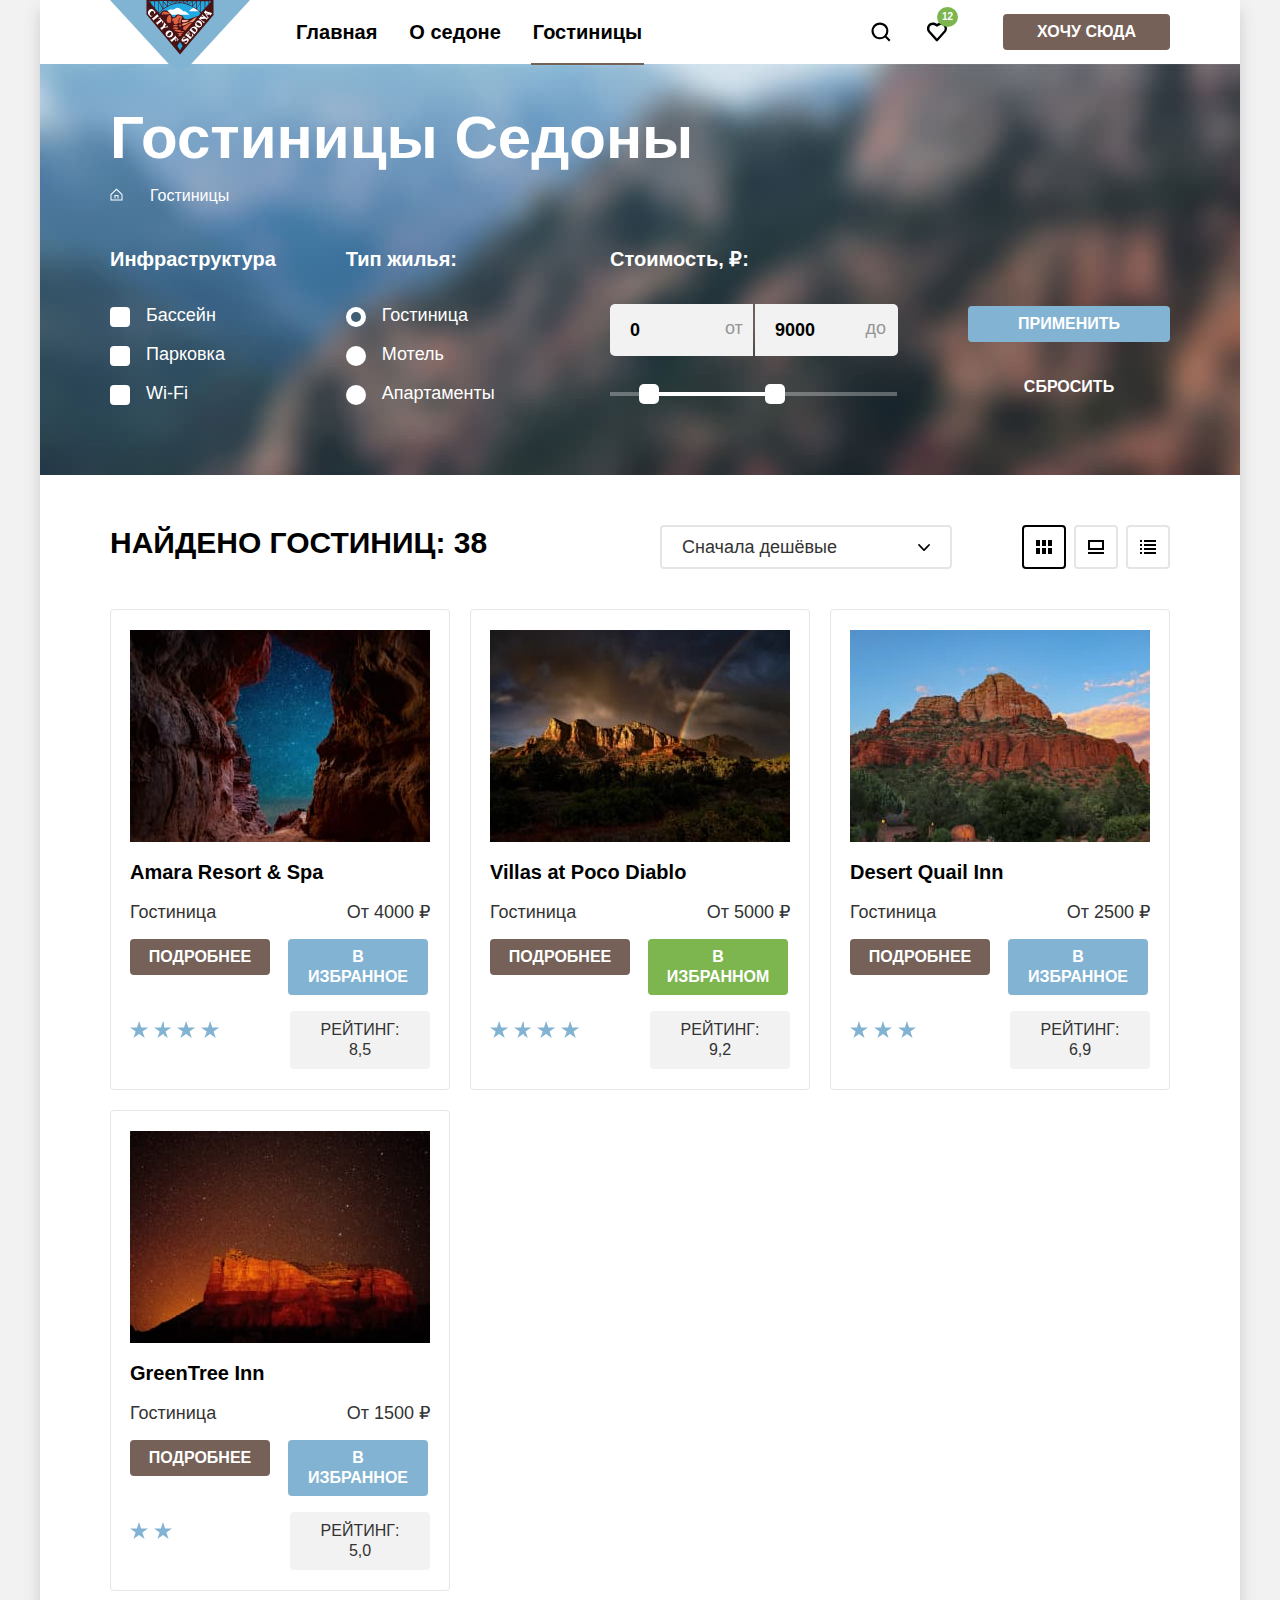
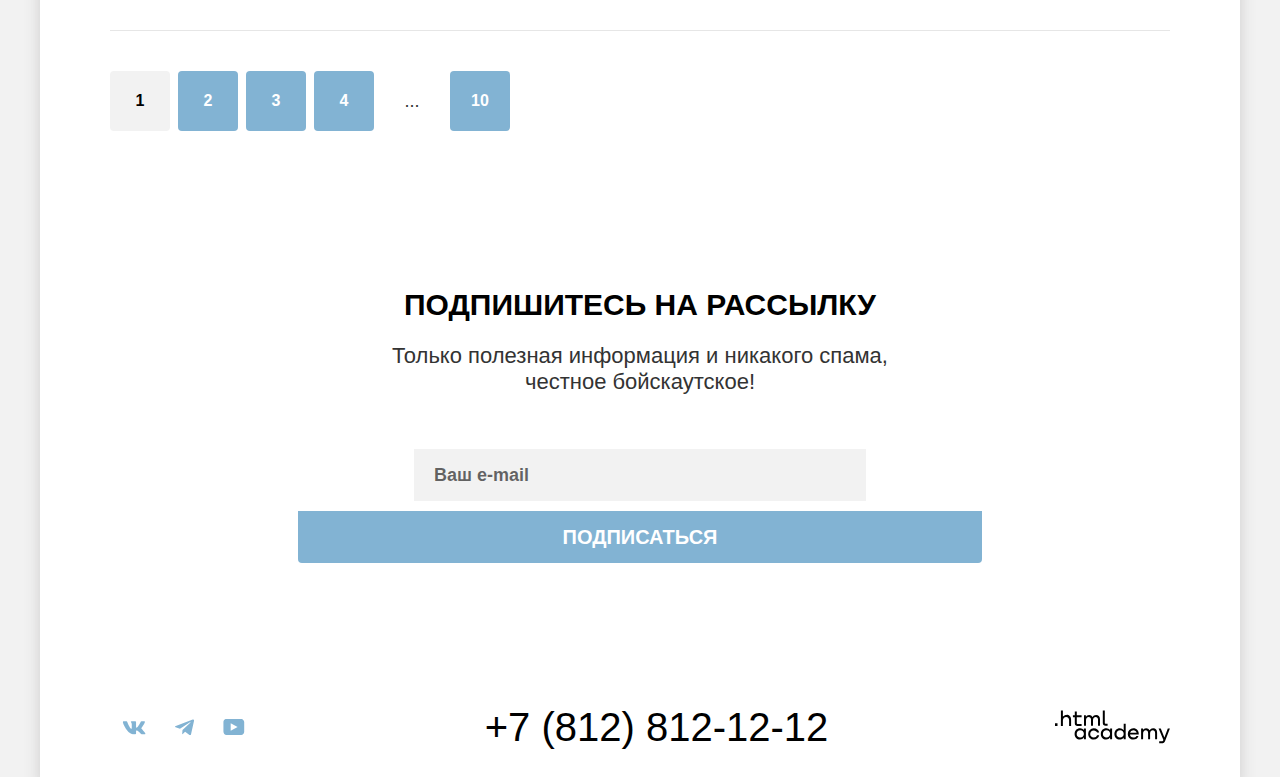
==== catalog.html @ 143ccda0 "дз-9: почти доделала" ====
<!DOCTYPE html>
<html lang="en">

  <head>
    <meta charset="UTF-8">
    <meta name="viewport" content="width=device-width, initial-scale=1.0">
    <title>Седона гостиницы</title>

    <link rel="stylesheet" href="./css/style.css">
    <link rel="shortcut icon" href="./favicon.ico">

    <!-- <link rel="stylesheet" href="./css/outline.css"> -->

  </head>

  <body>
    <div class="container">
      <header class="main-header" data-test="header">
        <a class="main-logo" href="index.html" aria-current="page">
          <img class="main-logo-img" src="img/logo.svg" width="140" height="70" alt="логотип Седоны">
        </a>

        <nav class="navigation">
          <ul class="nav-list">
            <li class="nav-item">
              <a class="nav-link " href="index.html">Главная</a>
            </li>

            <li class="nav-item">
              <a class="nav-link" href="#">О седоне</a>
            </li>
            <li class="nav-item">
              <a class="nav-link nav-link-current" href="#" aria-current="page">Гостиницы</a>
            </li>
          </ul>

          <div class="nav-wrapp">
            <ul class="nav-user ">
              <li class="nav-item">
                <a class="nav-link user-icon-serch" href="#search">
                  <span class="visually-hidden">Поиск</span>
                </a>
              </li>

              <li class="nav-item">
                <a class="nav-link user-icon-favorit" href="#">
                  <span class="visually-hidden">Избранное</span>
                  <span class="favorit-page">12</span>
                </a>
              </li>
            </ul>
            <button class="button button-color" type="button"> Хочу сюда</button> <!-- открывает модальное окно -->
          </div>

        </nav>
      </header>


      <main class="inner-main" data-test="main">
        <section class="filters" data-test="filter">
          <header class="inner-header">

            <h1 class="main-title">Гостиницы Седоны</h1>

            <ol class="breadcrumbs">
              <li class="breadcrumbs-item">

                <a class="breadcrumbs-link breadcrumbs-link-home" href="index.html">

                  <span class="visually-hidden">Главная</span>

                  <svg xmlns="http://www.w3.org/2000/svg" width="13" height="13" fill="none">
                    <path fill="#fff" d="m6.5.5-6 5.8v6.2h12V6.3L6.5.5Zm5 11h-10V6.7l5-4.8 5 4.8v4.8Z" />
                    <path fill="#fff" d="M4.5 10.5h1V8h2v2.5h1V7h-4v3.5Z" />
                  </svg>
                </a>
              </li>

              <li class="breadcrumbs-item">

                <a class="breadcrumbs-link" href="#" aria-current="page">
                  Гостиницы
                </a>
              </li>
            </ol>
          </header>

          <h2 class="visually-hidden">Фильтры</h2>

          <form class="catalog-filter" action="https://echo.htmlacademy.ru/" method="get">

            <fieldset class="filter-group">
              <legend class="filter-title">Инфраструктура</legend>

              <ul class="filter-list">
                <li class="filter-item">
                  <label class="control">
                    <input class="control-input visually-hidden" type="checkbox" name="pool" checked>
                    <span class="control-mark"></span>
                    <span class="control-label">Бассейн</span>
                  </label>
                </li>

                <li class="filter-item">
                  <label class="control">
                    <input class="control-input visually-hidden" type="checkbox" name="parking" checked>
                    <span class="control-mark"></span>
                    <span class="control-label"> Парковка</span>
                  </label>
                </li>

                <li class="filter-item">
                  <label class="control">
                    <input class="control-input visually-hidden" type="checkbox" name="wi-fi">
                    <span class="control-mark"></span>
                    <span class="control-label"> Wi-Fi</span>
                  </label>
                </li>
              </ul>
            </fieldset>

            <fieldset class="filter-group">
              <legend class="filter-title">Тип жилья:</legend>

              <ul class="filter-list">
                <li class="filter-item">
                  <label class="control">
                    <input class="control-input visually-hidden" type="radio" name="housing" value="hotel" checked>
                    <span class="control-mark"></span>
                    <span class="control-label"> Гостиница</span>
                  </label>
                </li>

                <li class="filter-item">
                  <label class="control">
                    <input class="control-input visually-hidden" type="radio" name="housing" value="motel">
                    <span class="control-mark"></span>
                    <span class="control-label"> Мотель</span>
                  </label>
                </li>

                <li class="filter-item">
                  <label class="control">
                    <input class="control-input visually-hidden" type="radio" name="housing" value="apartments">
                    <span class="control-mark"></span>
                    <span class="control-label"> Апартаменты</span>
                  </label>
                </li>
              </ul>
            </fieldset>

            <div class="filter-wrapp">
              <fieldset class="filter-group">
                <legend class="filter-title">Стоимость, ₽:</legend>

                <div class="range">
                  <div class="range-wrapp-field">
                    <label class="label-price-min" for="min-price">от</label>
                    <input class="field min-price" type="number" id="min-price" name="min-price" placeholder="0">

                    <label class="label-price-max" for="max-price">до </label>
                    <input class="field max-price" type="number" id="max-price" name="max-price" placeholder="9000">
                  </div>

                  <div class="range-scale">
                    <div class="range-bar">
                      <button class="range-toggle toggle-min" type="button">
                        <span class="visually-hidden">Изменить минимальную цену</span>
                      </button>
                      <button class="range-toggle toggle-max" type="button">
                        <span class="visually-hidden">Изменить максимальную цену</span>
                      </button>
                    </div>
                  </div>
                </div>
              </fieldset>

              <div class="filter-btn-wrapp">
                <button class="button button-big" type="submit">Применить</button>
                <button class="button button-light  button-big" type="reset">Сбросить</button>
              </div>
            </div>
          </form>
        </section>

        <section class="catalog" data-test="catalog">

          <div class="wrap-sort">
            <h2 class="title-lead"> Найдено гостиниц: 38</h2>

            <select class="select-control" aria-label="Сортировка">
              <option value="popular"> Сначала дешёвые </option>
              <option value="cheap">Сначала дорогие</option>
              <option value="expensive">Сначала популярные</option>
            </select>

            <ul class="card-view-buttons">
              <li class="card-view-item">
                <button class="card-button card-selected card-btn-tiles" type="button">
                  <span class="visually-hidden">Показать плиткой</span>
                </button>
              </li>

              <li class="card-view-item">
                <button class="card-button card-btn-cards" type="button">
                  <span class="visually-hidden">Показать карточки</span>
                </button>
              </li>

              <li class="card-view-item">
                <button class="card-button card-btn-list" type="button">
                  <span class="visually-hidden">Показать список</span>
                </button>
              </li>
            </ul>
          </div>

          <ul class="hotels-list">
            <li class="hotel-item">

              <a class="hotel-link" href="#"> <!-- переход на развернутую карточку-->
                <img class="hotel-img" src="img/card_hotel/hotel-1.jpg" width="300" height="212" alt="дыра в горе">
                <h3 class="hotel-title">Amara Resort & Spa</h3>
              </a>

              <p class="hotel-type">
                <span> Гостиница</span>
                <span class="hotel-price">От 4000 ₽</span>
              </p>

              <a class="button button-color button-link btn-card" href="">подробнее</a>
              <button class="button btn-card" type="button">в избранное</button>
              <!-- какое-то действие по добавлению в избранное -->

              <div class="rating-wrap">
                <div class="star star-4" role="img" aria-label="4 звезды">
                  <span class="visually-hidden">4 звезды</span>
                </div>
                <p class="rating-text btn-card">Рейтинг: 8,5</p>
              </div>
            </li>

            <li class="hotel-item">
              <a class="hotel-link" href="">
                <img class="hotel-img" src="img/card_hotel/hotel-2.jpg" width="300" height="212"
                  alt="горы далеко-далеко">
                <h3 class="hotel-title">Villas at Poco Diablo</h3>
              </a>

              <p class="hotel-type">Гостиница
                <span class="hotel-price">От 5000 ₽</span>
              </p>

              <a class="button button-color button-link btn-card" href="">подробнее</a>
              <button class="button button-select btn-card" type="button">в избранном</button>
              <!--какое-то действие c избранным, просмотв или удаление из избр.-->

              <div class="rating-wrap">
                <div class="star star-4" role="img" aria-label="4 звезды">
                  <span class="visually-hidden">4 звезды</span>
                </div>
                <p class="rating-text btn-card">Рейтинг: 9,2</p>
              </div>
            </li>

            <li class="hotel-item">
              <a class="hotel-link" href="">
                <img class="hotel-img" src="img/card_hotel/hotel-3.jpg" width="300" height="212" alt="горы уже ближе">
                <h3 class="hotel-title">Desert Quail Inn</h3>
              </a>

              <p class="hotel-type">Гостиница
                <span class="hotel-price">От 2500 ₽</span>
              </p>

              <a class="button button-color button-link btn-card" href="">подробнее</a>
              <button class="button btn-card" type="button">в избранное</button>

              <div class="rating-wrap">
                <div class="star star-3" role="img" aria-label="3 звезды">
                  <span class="visually-hidden">3 звезды</span>
                </div>
                <p class="rating-text btn-card">Рейтинг: 6,9</p>
              </div>
            </li>

            <li class="hotel-item">
              <a class="hotel-link" href="">
                <img class="hotel-img" src="img/card_hotel/hotel-4.jpg" width="300" height="212" alt="одинокий утёс">
                <h3 class="hotel-title">GreenTree Inn</h3>
              </a>

              <p class="hotel-type">Гостиница
                <span class="hotel-price">От 1500 ₽</span>
              </p>

              <a class="button button-color button-link btn-card" href="">подробнее</a>
              <button class="button btn-card" type="button">в избранное</button>

              <div class="rating-wrap">
                <div class="star star-2" role="img" aria-label="2 звезды">
                  <span class="visually-hidden">2 звезды</span>
                </div>
                <p class="rating-text btn-card">Рейтинг: 5,0</p>
              </div>
            </li>
          </ul>

          <ol class="pagination">
            <li class="pag-item">
              <a class="pag-link pag-current button" href="catalog.html " aria-current="page">1</a>
            </li>

            <li class="pag-item">
              <a class="pag-link button" href="#"> 2</a>
            </li>

            <li class="pag-item">
              <a class="pag-link button" href="#">3</a>
            </li>
            <li class="pag-item">
              <a class="pag-link button" href="#">4</a>
            </li>
            <li class="pag-item">
              <span class="pag-link pag-points">...</span>
            </li>

            <li class="pag-item" value="10">
              <a class="pag-link button" href="#">10</a>
            </li>
          </ol>
        </section>
      </main>

      <footer class="main-footer" data-test="footer">
        <div class="subscribe" data-test="subscribe">
          <h2 class="title-lead">Подпишитесь на рассылку</h2>
          <p class="subtitle">
            <span class="block">Только полезная информация и никакого спама, </span>
            честное бойскаутское!
          </p>


          <form class="subscribe-form" action="https://echo.htmlacademy.ru/" method="post">
            <label class="visually-hidden" for="subscribe-email">Email</label>

            <input class="field input-mail" placeholder="Ваш e-mail" type="email"
              name="subscribe-email" id="subscribe-email" required>

            <button class="button button-big" type="submit">Подписаться</button>
          </form>

        </div>

        <div class="footer-wrapp">
          <ul class="footer-social">
            <li class="social-item">
              <a class="social-link social-link-vk" href="https://vk.com/htmlacademy">
                <span class="visually-hidden">ВКонтакте</span>
              </a>
            </li>

            <li class="social-item">
              <a class="social-link social-link-tg" href="https://t.me/htmlacademy ">
                <span class="visually-hidden">Телеграм</span>
              </a>
            </li>

            <li class="social-item ">
              <a class="social-link social-link-you" href="https://www.youtube.com/user/htmlacademyru">
                <span class="visually-hidden">Ютуб</span>
              </a>
            </li>
          </ul>

          <a class="phone-text" href="tel:+78128121212">+7 (812) 812-12-12</a>

          <a class="htmlacademy-link" href="https://htmlacademy.ru/">

            <svg class="htmlacademy-svg" role="img" aria-label="HTMLAcademy" xmlns="http://www.w3.org/2000/svg"
              width="115" height="34">
              <path
                d="M0 13.3v2.6h2.5v-2.6H0ZM11.6 4.9c-1.6 0-2.8.7-3.6 1.7h-.1V.4h-2v15.5h2v-5.3C7.9 8.5 9.2 7 11.2 7c1.8 0 2.9 1.4 2.9 3.2v5.7h2V9.8c.1-3-1.8-5-4.5-5ZM26.6 5.2h-4.8V1.5h-2v3.8h-1.9v2h1.9v6c0 1.7 1 2.7 2.7 2.7h4.1v-2h-3.7c-.7 0-1.1-.4-1.1-1.1V7.2h4.8v-2ZM41.1 5c-1.6 0-2.9.8-3.5 2h-.1a3.7 3.7 0 0 0-3.4-2c-1.4 0-2.5.8-3.1 1.8h-.1V5.2H29v10.6h2v-5.4c0-2 1-3.5 2.6-3.5 1.5 0 2.4 1 2.4 2.6v6.3h2v-5.6c0-2.4 1.4-3.3 2.6-3.3 1.5 0 2.4 1 2.4 2.6v6.3h2V9.3c.1-2.5-1.4-4.3-3.9-4.3ZM47.8 13c0 1.8 1 2.8 2.8 2.8h2v-2h-1.7c-.7 0-1.1-.4-1.1-1.1V.4h-2V13ZM28.9 20a4.9 4.9 0 0 0-3.9-1.7c-3.1 0-5.4 2.3-5.4 5.6s2.3 5.6 5.4 5.6c1.8 0 3-.8 3.8-2h.1v1.7h2V18.6h-2V20Zm-3.6 7.5a3.5 3.5 0 0 1-3.6-3.6c0-2 1.4-3.6 3.6-3.6s3.6 1.6 3.6 3.6c0 1.9-1.4 3.6-3.6 3.6ZM44.2 22.4c-.5-2.4-2.6-4.1-5.4-4.1a5.4 5.4 0 0 0-5.6 5.6c0 3 2.2 5.6 5.6 5.6 2.8 0 4.9-1.8 5.4-4.2h-2.1a3.4 3.4 0 0 1-3.3 2.3 3.5 3.5 0 0 1-3.6-3.6c0-2 1.4-3.6 3.6-3.6 1.6 0 2.8 1 3.3 2.2h2.1v-.2ZM55.1 20a4.9 4.9 0 0 0-3.9-1.7c-3.1 0-5.4 2.3-5.4 5.6s2.3 5.6 5.4 5.6c1.8 0 3-.8 3.8-2h.1v1.7h2V18.6h-2V20Zm-3.6 7.5a3.5 3.5 0 0 1-3.6-3.6c0-2 1.4-3.6 3.6-3.6s3.6 1.6 3.6 3.6c0 1.9-1.5 3.6-3.6 3.6ZM68.7 20.2a5 5 0 0 0-3.9-2c-3.1 0-5.4 2.4-5.4 5.7 0 3.3 2.2 5.6 5.4 5.6 1.7 0 3-.8 3.8-1.8h.1v1.5h2V13.8h-2v6.4Zm-3.6 7.3a3.5 3.5 0 0 1-3.6-3.6c0-2 1.4-3.6 3.6-3.6s3.6 1.6 3.6 3.6c-.1 2-1.5 3.6-3.6 3.6ZM78.3 18.3a5.4 5.4 0 0 0-5.5 5.6c0 3 2.1 5.6 5.5 5.6 2.5 0 4.5-1.3 5.2-3.6h-2.1c-.5 1-1.6 1.6-3 1.6-1.9 0-3.3-1.3-3.4-3h8.8c.2-3.5-2-6.2-5.5-6.2Zm0 1.9c1.7 0 3 1 3.3 2.6h-6.5a3.2 3.2 0 0 1 3.2-2.6ZM98.2 18.3a4 4 0 0 0-3.6 2h-.1c-.6-1.2-1.8-2-3.4-2-1.4 0-2.5.7-3.1 1.8v-1.5h-1.9v10.6h2v-5.4c0-2 1-3.4 2.6-3.5 1.5 0 2.4 1 2.4 2.6v6.3h2v-5.6c0-2.4 1.4-3.3 2.6-3.3 1.5 0 2.4 1 2.4 2.6v6.3h2v-6.5c.1-2.6-1.4-4.4-3.9-4.4ZM109.4 27.4l-3.6-9h-2.2l4.8 11.7c-.3.9-.7 1.2-1.7 1.2h-2.5v2h2.5c1.8 0 2.8-.8 3.5-2.6l4.7-12.2h-2.1l-3.4 8.9Z" />
            </svg>

          </a>
        </div>
      </footer>
    </div>
  </body>

</html>
---- css/style.css ----
/*
* Prefixed by https://autoprefixer.github.io
* PostCSS: v8.4.14,
* Autoprefixer: v10.4.7
* Browsers: last 1 version
*/


/*===================== шрифты ===========================*/
@font-face {
  font-family: "PT Sans";
  font-style: normal;
  font-weight: 400;
  src: url("../fonts/ptsans-400.woff2") format("woff2");
  font-display: swap;
}

@font-face {
  font-family: "PT Sans";
  font-style: normal;
  font-weight: 700;
  src: url("../fonts/ptsans-700.woff2") format("woff2");
  font-display: swap;
}

/*===================== *** ===========================*/
html {
  height: 100%;
  /* нужно для стики-футера*/
}

body {
  min-width: 1200px;
  margin: 0;

  min-height: 100%;
  /* нужно для стики-футера*/
  display: flex;
  /* нужно для стики-футера*/

  font-family: "PT Sans", sans-serif;
  font-size: 18px;
  line-height: 21px;
  color: #333333;

  background-color: #F2F2F2;
}

img {
  /* max-width: 100%;
  height: auto; */
  object-fit: contain;
}

/*===================== шрифты ===========================*/

.main-title {
  /*  h1   */
  margin: 0;
  font-size: 60px;
  line-height: 78px;

}

.title-lead {
  /*  h2 & p  */
  margin: 0;
  margin-bottom: 20px;

  font-size: 30px;
  line-height: 36px;
  font-weight: 700;
  text-transform: uppercase;
  color: #000000;
}

.subtitle {
  /*  p   */
  margin: 0;
  font-size: 22px;
  line-height: 26px;
}

.title-card {
  /*  h3   */
  margin: 0;
  margin-bottom: 30px;

  font-size: 24px;
  line-height: 28px;
  font-weight: 700;
  text-transform: uppercase;
  color: #000000;
}

.text {
  margin: 0;
}

.phone-text {
  font-size: 40px;
  line-height: 40px;
  text-transform: uppercase;
  color: #000000;
  text-decoration: none;
}

.block {
  display: block;
}

.button,
.select-control,
.card-button,
.field,
.form-label,
.field-number {
  font-family: inherit;
}

/*================= общие стили ===========================*/
.visually-hidden {
  position: absolute;
  width: 1px;
  height: 1px;
  margin: -1px;
  border: 0;
  padding: 0;
  white-space: nowrap;
  /* -webkit-clip-path: inset(100%); */
  clip-path: inset(100%);
  clip: rect(0 0 0 0);
  overflow: hidden;
}

.container {
  width: 1200px;

  min-height: 100%;
  /* нужно для стики-футера*/
  display: flex;
  /* нужно для стики-футера*/
  flex-direction: column;
  /* нужно для стики-футера*/

  margin: 0 auto;
  background-color: #ffffff;
  box-shadow: 0 10px 15px #cdcccc;
}

/*===================== кнопки ===========================*/
.button {
  padding: 8px 34px;

  font-size: 16px;
  line-height: 20px;
  font-weight: 700;
  text-transform: uppercase;

  color: #ffffff;
  background-color: #82B3D3;
  border-radius: 4px;
  border: none;
}

.button:not(:disabled):hover {
  cursor: pointer;
  background-color: #68A2CA;
}

.button:not(:disabled):active {
  color: rgba(255, 255, 255, 0.3);
}

.button:disabled {
  background-color: #E5E5E5;
}

.button-color {
  background-color: #756157;
}

.button-color:not(:disabled):hover {
  background-color: #615048;
}

.button-select {
  background-color: #7DB54F;
}

.button-select:not(:disabled):hover {
  background-color: #6C9E42;
}

.button-light {
  background-color: transparent;
}

.button-light:not(:disabled):hover {
  color: rgba(255, 255, 255, 0.5);
  background-color: transparent;
}

.button-light:not(:disabled):active {
  color: rgba(255, 255, 255, 0.3);
}

.button-link {
  text-decoration: none;
}

.button-big {
  padding-left: 50px;
  padding-right: 50px;
}

/*===================== heder ===========================*/
.main-header {
  display: flex;
  padding: 0 70px;
  z-index: 1;
}

.main-logo {
  position: relative;
  display: block;
  margin-right: 30px;
  margin-bottom: -6px;
}

.main-logo:hover {
  opacity: 0.6;
}

.main-logo:active {
  opacity: 0.3;
}

.main-logo-img {
  display: block;
}

.nav-list {
  margin: 0;
  padding: 0;
  list-style: none;

  display: flex;
  flex-wrap: wrap;
  gap: 10px 0;
  /* justify-content: space-between; */
  min-width: 340px;
}

.nav-user {
  margin: 0;
  padding: 0;
  list-style: none;

  display: flex;
  flex-wrap: wrap;
  gap: 4px;
  align-items: center;

  min-width: 88px;
  margin-right: 20px;
}

.nav-wrapp {
  display: flex;
  align-items: center;
  gap: 20px;
}

.nav-link {
  display: block;
  padding: 20px 16px;

  min-width: 20px;
  min-height: 20px;

  font-size: 20px;
  line-height: 24px;
  font-weight: 700;
  color: #000000;
  text-decoration: none;
}

.nav-link:hover,
.phone-text:hover {
  color: #756157;
}

.nav-link:active,
.phone-text:active {
  color: rgb(117, 97, 87, 0.3);
}

.nav-link-current {
  position: relative;
}

.nav-link-current::after {
  content: "";
  position: absolute;

  height: 2px;

  right: 14px;
  left: 14px;
  bottom: -1px;

  background-color: #756257;
}

.user-icon-serch,
.user-icon-favorit {
  width: 20px;
  height: 20px;
  position: relative;
}

.user-icon-serch::before,
.user-icon-favorit::before {
  content: "";
  display: block;
  width: 20px;
  height: 20px;

  background-color: #000000;

  -webkit-mask-repeat: no-repeat;
  -webkit-mask-size: 20px 20px;
  -webkit-mask-position: center;

  mask-repeat: no-repeat;
  mask-size: 20px 20px;
  mask-position: center;
}

.user-icon-serch::before {
  -webkit-mask-image: url(../img/icons/search.svg);
  mask-image: url(../img/icons/search.svg);

}

.user-icon-favorit::before {
  -webkit-mask-image: url(../img/icons/favourites.svg);
  mask-image: url(../img/icons/favourites.svg);

}

.user-icon-serch:not(:disabled):hover::before,
.user-icon-favorit:not(:disabled):hover::before {
  background-color: #756157;
}

.user-icon-serch:not(:disabled):active::before,
.user-icon-favorit:not(:disabled):active::before {
  background-color: rgb(117, 97, 87, 0.3);
}

.favorit-page {
  position: absolute;
  top: 5px;
  right: 5px;
}

.navigation {
  display: flex;
  justify-content: space-between;
  gap: 30px;
  width: 100%;
  /* flex-grow: 1; */
}

.favorit-page {
  display: block;
  font-size: 10px;
  line-height: 10px;
  padding: 5px;

  border-radius: 50%;
  color: #ffffff;
  background-color: #7DB54F;
}

/*===================== hero ===========================*/
.main-index,
.inner-main {
  flex-grow: 1;
  /* нужно для стики-футера*/
}

/* .hero {
  padding: 51px 70px 82px;

  text-align: center;

  color: #ffffff;
  background-color: #467AA9;
  background-image: url(../img/background/decor-corner.svg),
    url(../img/background/index-background.jpg);
  background-size: 100% auto, cover;
  background-repeat: no-repeat;
  background-position: bottom, center;
} */

.hero {
  padding: 51px 70px 82px 70px;
  position: relative;
  text-align: center;

  color: #ffffff;
  background-color: #467AA9;
  background-image: url(../img/background/index-background.jpg);
  background-size: cover;
  background-repeat: no-repeat;
  background-position: center;
}

.hero::after {
  content: "";
  display: block;
  position: absolute;
  bottom: 0;
  left: 0;

  width: 1200px;
  height: 57px;
  margin-top: 25px;

  background-image: url(../img/background/decor-corner.svg);
  background-size: 100%, auto;
  background-repeat: no-repeat;
  background-position: left bottom;

}

.hero-img {
  display: block;
  margin: 0 auto;
}

/*==================== advantages  =======================*/

.advantages,
.service {
  text-align: center;
}

.adv-wrapp {
  padding: 69px 260px;
  margin-bottom: 21px;
}

.qulaity-list {
  margin: 0;
  padding: 0;
  list-style: none;

  display: flex;
  flex-wrap: wrap;

}

.qulaity-list-wide {
  width: 1200px;
  display: flex;
  align-items: center;


  background-color: #83B3D3;
}

.qulaity-list-wide .qulaity-item {
  color: #ffffff;
  background-color: #83B3D3;

}

.qulaity-item {

  box-sizing: border-box;
  padding: 81px 80px;

  display: flex;
  flex-direction: column;
  flex-grow: 1;

  justify-content: center;
  align-items: center;

  width: 400px;
  min-height: 385px;

  background-color: rgba(130, 179, 212, 12%);
}

.underline {
  position: relative;
}

.qulaity-list-wide > .underline::after,
.underline::after {
  content: "";

  display: block;
  margin: 30px auto 0;
  width: 60px;
  height: 2px;
}

.underline::after {
  background-color: rgba(0, 0, 0, 0.3);
}

.qulaity-list-wide .underline::after {
  background-color: rgba(255, 255, 255, 0.3);
}

.qulaity-img {
  display: block;
}

.qulaity-list-wide .title-card {
  color: #ffffff;
}

.advantages li.qulaity-item:nth-of-type(odd) {
  background-color: rgba(130, 179, 212, 20%);
}

/*================== service ===========================*/
.servise-wrapp {
  padding: 64px 340px;
}

.service li.qulaity-item:nth-of-type(even) {
  background-color: #ffffff;
}

.pictogram::before {
  content: "";
  display: block;
  margin: 0 auto;
  margin-bottom: 30px;

  width: 75px;
  height: 72px;

  background-repeat: no-repeat;
  background-position: center;
  background-size: contain;
}

.icon-home::before {
  background-image: url(../img/offer/offer_home.svg)
}

.icon-food::before {
  background-image: url(../img/offer/offer_food.svg)
}

.icon-present::before {
  background-image: url(../img/offer/offer_present.svg)
}

/*===================== search ===========================*/
.search {
  text-align: center;
}

.search-wrapp {
  padding: 96px 300px;
}

.search .subtitle {
  margin-bottom: 54px;
}

/*================ subscribe ===========================*/

.subscribe {
  padding: 96px 258px 104px;

  text-align: center;
}

.subscribe-main {
  color: #ffffff;
  background-color: #467AA9;
  /* цвет для фона просто взят с фоновой картинки пипеткой*/
  background-image: url(../img/background/bg_subscribe.jpg);
  background-size: 100%;
  background-repeat: no-repeat;
}

.subscribe-main .title-lead {
  color: #ffffff;
}

.subscribe .subtitle {
  margin-bottom: 54px;
}

.subscribe-form {
  position: relative;
  display: flex;
  flex-wrap: wrap;
  justify-content: center;
  gap: 10px 0;

  border-radius: 4px;
  overflow: hidden;
}

.field {
  box-sizing: border-box;
  padding: 14px 20px;

  font-size: 18px;
  line-height: 24px;
  font-weight: 700;
  border: none;

  background-color: #F2F2F2;
}

.field::placeholder {
  color: rgba(0, 0, 0, 0.6);
}

.input-mail {
  min-width: 452px;
  display: inline;
}

.subscribe-form .button {
  flex-grow: 1;
  font-size: 20px;
  line-height: 36px;
  border-radius: 0;
}

/*========+++++++++++++footer-footer =====================*/

.footer-wrapp {
  /* display: grid;
  grid-template-columns: 150px 335px 115px; */

  display: flex;
  gap: 40px;

  text-align: center;
  align-items: center;
  padding: 40px 70px 30px;
}

.phone-text {
  margin: 0 auto;
}

.footer-social {
  margin: 0;
  padding: 0;
  list-style: none;

  display: flex;
  flex-wrap: wrap;
  gap: 2px;
  max-width: 150px;
}

.social-link {
  position: relative;
  display: block;
  width: 48px;
  height: 40px;
}

.social-link::before {
  content: "";

  position: absolute;
  top: 50%;
  left: 50%;
  transform: translate(-50%, -50%);

  width: 24px;
  height: 17px;
  background-color: #82B3D3;

  -webkit-mask-size: contain;
  -webkit-mask-repeat: no-repeat;
  -webkit-mask-position: center;

  mask-size: contain;
  mask-repeat: no-repeat;
  mask-position: center;
}

.social-link-vk::before {
  -webkit-mask-image: url(../img/icons/social_vk.svg);
  mask-image: url(../img/icons/social_vk.svg);
}


.social-link-tg::before {
  -webkit-mask-image: url(../img/icons/social_tel.svg);
  mask-image: url(../img/icons/social_tel.svg);
}

.social-link-you::before {
  -webkit-mask-image: url(../img/icons/social_tel.svg);
  mask-image: url(../img/icons/social_you.svg);
}

.social-link:hover::before {
  background-color: #68A2CA;
}

.social-link:active::before {
  background-color: rgba(104, 162, 202, 0.3);
}

.htmlacademy-link {
  display: inline-block;
  width: 115px;
  height: 34px;
}

.htmlacademy-svg {
  fill: #000000;
}

.htmlacademy-link:hover .htmlacademy-svg {
  fill: #756157;
}

.htmlacademy-link:active .htmlacademy-svg {
  fill: rgb(117, 97, 87, 0.3);
}

/*===================== CATALOG ===========================*/
.filters {
  padding: 35px 70px 70px;

  color: #ffffff;
  background-color: #467AA9;
  background-image: url(../img/background/bg_filter.jpg);
  background-size: 100% 100%;
  background-repeat: no-repeat;
}

.filters .main-title {
  margin-bottom: 8px;
}

/*===================== CATALOG  breadcrumbs ==============*/

.breadcrumbs {
  margin: 0;
  padding: 0;
  list-style: none;

  display: flex;
  gap: 10px;
  margin-bottom: 40px;
}

.breadcrumbs-link {
  font-size: 16px;
  line-height: 21px;
  color: #ffffff;
  text-decoration: none;
}

/* .breadcrumbs-item:not(:first-child) {
  padding-left: 28px;
  position: relative;
} */

.breadcrumbs-item {
  display: flex;
  align-items: center;
}


.breadcrumbs-item:not(:first-child)::before {
  content: "";
  display: inline-block;
  width: 7px;
  height: 10px;
  padding-right: 10px;

  background-image: url(../img/icons/arrow_right.svg);
  background-repeat: no-repeat;
  background-size: contain;
}

.breadcrumbs-link:hover {
  opacity: 0.6;
}

/*===================== CATALOG  filter ================== */

.catalog-filter {
  display: flex;
  gap: 70px;
}

.filter-title {
  padding: 0;
  margin-bottom: 32px;

  font-size: 20px;
  line-height: 26px;
  font-weight: 700;
}

.filter-group {
  margin: 0;
  border: none;
  padding: 0;
}

.filter-list {
  margin: 0;
  padding: 0;
  list-style: none;

  display: flex;
  flex-direction: column;
  gap: 16px;
}

.filter-wrapp {
  display: flex;
  gap: 70px;

  margin-left: auto;
}

.filter-btn-wrapp {
  display: flex;
  flex-direction: column;
  gap: 27px;
  justify-content: end;
}

.wrap-sort {
  display: flex;
  padding: 50px 0 40px;
  gap: 70px;
}

.wrap-sort .title-lead {
  margin-right: auto;
  margin-bottom: 0;
  flex-grow: 1;
}

/* +++++++++++++ КАТАЛОГ  range +++++++++++++++++++*/

.range-wrapp-field {
  position: relative;
  display: flex;
  gap: 2px;
  margin-bottom: 36px;
}

.label-price-min,
.label-price-max {
  position: absolute;
  top: 14px;
  color: #969595;
}

.label-price-min {
  left: 115px;
}

.label-price-max {
  right: 12px;
}


.min-price,
.max-price {
  width: 143px;
  -webkit-appearance: textfield;
  appearance: textfield;
  padding-right: 35px;
}

.min-price {
  border-radius: 5px 0 0 5px;
}

.max-price {
  border-radius: 0 5px 5px 0;
}

.min-price::placeholder,
.max-price::placeholder {
  color: #000000;
  opacity: 1;
}

.range-scale {
  position: relative;

  width: 287px;
  height: 4px;

  background-color: rgba(255, 255, 255, 0.3);
}

.range-bar {
  position: absolute;
  left: 39px;
  width: 126px;

  height: 4px;
  background-color: #ffffff;
}

.range-toggle {
  display: block;
  position: absolute;

  width: 20px;
  height: 20px;
  border-radius: 5px;
  background-color: #ffffff;
  border: none;
}

.range-toggle:not(:disabled):hover {
  cursor: pointer;
  background-color: #68A2CA;
}

.range-toggle:not(:disabled):active {
  background-color: #82B3D3;
}


.toggle-min {
  top: -8px;
  left: -10px;
}

.toggle-max {
  top: -8px;
  right: -10px;
}

.button-big:first-child {
  margin-top: auto;
}

/* +++++++++++++ КАТАЛОГ  checkbox & radio +++++++++++*/

.control {
  position: relative;
  padding-left: 36px;
}

.control-mark {
  position: absolute;
  top: 2px;
  left: 0;

  width: 20px;
  height: 20px;
  background-color: #ffffff;
  border-radius: 4px;
}

.control-label {
  line-height: 23px;
}

.control-input[type="checkbox"]:checked + .control-mark::after {
  display: block;
  content: "";

  width: 100%;
  height: 100%;
  background-image: url("../img/icons/check.svg");
  background-position: center;
  background-size: auto;
  background-repeat: no-repeat;
}

.control-input[type="radio"] + .control-mark {
  border-radius: 50%;
}

.control-input[type="radio"]:checked + .control-mark::after {
  position: absolute;
  content: "";
  top: 50%;
  left: 50%;

  transform: translate(-50%, -50%);
  width: 10px;
  height: 10px;
  border-radius: 50%;
  background-color: #3F5E72;
}

.filter-item:hover,
.control:hover .control-mark {
  opacity: 0.6;
}

.control:active .control-mark {
  opacity: 0.3;
}

.filter-item,
.control .control-mark {
  transition: opacity 0.25s ease-in-out;
}

/* +++++++++++++ КАТАЛОГ  select +++++++++++++++++++*/

.select-control {
  -webkit-appearance: none;
  appearance: none;
  box-sizing: border-box;
  min-width: 292px;
  max-height: 48px;
  padding: 8px 38px 8px 20px;

  font-size: 18px;
  line-height: 21px;
  color: #333333;

  background-color: #ffffff;
  border: 2px solid #E5E5E5;
  border-radius: 4px;

  background-image: url("../img/icons/arrow-bottom.svg");
  background-repeat: no-repeat;
  background-position: right 20px center;
}

.select-control:not(:disabled):hover {
  cursor: pointer;
  border: 2px solid #68A2CA;
}

.select-control:disabled {
  opacity: 0.3;
}

.card-view-buttons {
  margin: 0;
  padding: 0;
  list-style: none;

  display: flex;
  flex-wrap: wrap;
  gap: 8px;
}

.card-button {
  padding: 0;

  width: 44px;
  height: 44px;
  display: flex;
  justify-content: center;
  align-items: center;
  background-color: #ffffff;
  border: 2px solid #E5E5E5;
  border-radius: 4px;

  background-size: 16px 14px;
  background-repeat: no-repeat;
  background-position: center;
}

.card-btn-tiles {
  background-image: url("../img/icons/view-icon_1.svg");
}

.card-btn-cards {
  background-image: url("../img/icons/view-icon_2.svg");
}

.card-btn-list {
  background-image: url("../img/icons/view-icon_3.svg");
}

.card-button:not(:disabled):hover {
  border: 2px solid #000000;
}

.card-button:not(:disabled):active {
  border: 2px solid #68A2CA;
}

.card-selected {
  border-color: #000000;
}

/*===================== каталог ===========================*/

.catalog {
  padding: 0 70px;
}

.hotels-list {
  margin: 0;
  padding: 0;
  list-style: none;

  /* карточки на флексах
    display: flex;
  flex-wrap: wrap; */

  display: grid;
  grid-template-columns: repeat(3, 1fr);
  gap: 20px 20px;

  padding-bottom: 39px;
  border-bottom: 1px solid #E6E6E6;
}

.hotel-item {
  box-sizing: border-box;
  /* width: 340px; */
  padding: 20px 19px;

  /* display: flex;
  flex-wrap: wrap;
  justify-content: space-between;
  align-items: center; */

  display: grid;
  grid-template-columns: 1fr 1fr;

  gap: 16px;

  align-items: start;

  border: 1px solid #E6E6E6;
  border-radius: 4px;
}

.hotel-link {
  text-decoration: none;
  display: block;

  grid-column: 1/ -1;
}

.hotel-link:hover {
  opacity: 0.7;
}

.hotel-link:hover .hotel-title {
  color: #756157;
}


.hotel-link:active {
  opacity: 0.3;
}

.btn-card {
  width: 140px;

  text-align: center;
  box-sizing: border-box;
  padding-left: 18px;
  padding-right: 18px;
}

.hotel-type {
  margin: 0;

}

.hotel-type,
.rating-wrap {
  grid-column: 1/ -1;

  width: 100%;

  display: flex;
  justify-content: space-between;
  flex-wrap: wrap;
}

.hotel-img {
  display: block;
  margin-bottom: 16px;
}


.hotel-title {
  margin: 0;

  font-size: 20px;
  line-height: 28px;
  font-weight: 700;
  color: #000000;
}

.rating-text {
  margin: 0;

  padding-top: 9px;
  padding-bottom: 9px;

  font-size: 16px;
  line-height: 20px;
  text-transform: uppercase;
  background-color: #F2F2F2;

  border-radius: 4px;
}

.star {
  height: 37px;
  width: 140px;
}

.star::before {
  content: "";
  display: block;
  height: 37px;

  background-image: url("../img/icons/star.svg");
  background-repeat: space no-repeat;
  background-position: 0 center;
}

.star-4::before {
  width: 89px;
}

.star-3::before {
  width: 66px;
}

.star-2::before {
  width: 42px;
}

.pagination {
  margin: 0;
  list-style: none;

  display: flex;
  gap: 8px;
  padding: 40px 0 60px;
}

.pag-link {
  box-sizing: border-box;
  min-width: 60px;
  min-height: 60px;

  padding: 11px 11px;

  display: flex;
  justify-content: center;
  align-items: center;
  text-decoration: none;
}

.pag-current {
  color: #000000;
  background-color: #F2F2F2;
}

.pag-current:hover {
  color: #ffffff;
}

/*===================== Модальное окно ===========================*/

.modal-container {
  z-index: 10;

  position: fixed;
  top: 0;
  left: 0;
  display: flex;
  width: 100%;
  height: 100%;
  background-color: rgba(242, 242, 242, 0.8);
}

.modal-container-close {
  display: none;
}

.modal {
  position: relative;
  margin: auto;
  padding: 64px 70px;
  background-color: #ffffff;
  border-radius: 30px;
  box-shadow: 0 9px 15px 0 rgba(0, 0, 0, 0.3);
}

.modal-search {
  box-sizing: border-box;
  width: 717px;
}

.modal-close-button {
  position: absolute;
  padding: 0;
  top: 64px;
  right: 52px;
  width: 52px;
  height: 52px;
  background-color: #F2F2F2;
  border-radius: 50%;
  border: none;
  background-image: url("../img/icons/close.svg");
  background-repeat: no-repeat;
  background-position: center;
}

.modal-close-button:hover {
  cursor: pointer;
  background-color: #E6E6E6;
}

.modal-close-button:active {
  opacity: 0.3;
  background-color: #868686;

}

.modal-title {
  margin-bottom: 64px;
}

/*===================== Модальное окно ФОРМА ===========================*/
.search-form label,
.search-form input,
.search-form p,
.tooltip-wrapp {
  outline: 1px solid blue;
}

.form-label {
  line-height: 24px;
  font-weight: 700;

  padding: 12px 0;
  align-self: center;
}

.search-form-field {
  padding-right: 38px;

  border-radius: 4px;
  -webkit-appearance: textfield;
  appearance: textfield;

  background-image: url("../img/icons/calendar.svg");
  background-repeat: no-repeat;
  background-size: auto;
  background-position: center right 20px;
}

.search-form {
  display: grid;
  width: 100%;
  grid-template-columns: 119px 110px 60px 119px 110px;

  grid-template-areas: "label-in filed-in filed-in filed-in filed-in"
    "label-out filed-out  filed-out filed-out filed-out"
    "label-audlts field-audlts . label-children field-children"
    "search-btn search-btn search-btn search-btn search-btn";

  gap: 48px 20px;
}

.label-data-in {
  grid-area: label-in;
}

.filed-in {
  position: relative;
  margin: 0;

  grid-area: filed-in;
}

.label-data-out {
  grid-area: label-out;
}

.filed-out {
  grid-area: filed-out;
}

.label-audlts {
  grid-area: label-audlts;
}

.counter-wrapp-audlts {
  grid-area: field-audlts;
}

.label-children {
  grid-area: label-children;
}

.counter-wrapp-children {
  grid-area: field-children;
}

.search-form-button {
  grid-area: search-btn;

  padding-top: 18px;
  padding-bottom: 18px;
}

/*============== Модальное окно ФОРМА tooltip====================*/
.tooltip-wrapp {
  display: block;
}

.tooltip {
  position: absolute;
}

.tooltip-toggle {
  display: block;
  width: 26px;
  height: 26px;

  margin-left: 10px;
  margin-right: 10px;

  margin-bottom: 6px;

  background-color: #83B3D3;
  border-radius: 50%;
  border: none;
}

.tooltip-toggle:hover {
  cursor: pointer;
  background-color: #68A2CA;
}

.tooltip-toggle:active .tooltip-toggle-svg {
  opacity: 0.3;
}

.tooltip-text {
  display: none;

  margin-top: 10px;

  position: absolute;
  box-sizing: border-box;

  left: 50%;
  transform: translateX(-50%);

  /* display: block; */
  width: 256px;

  padding: 22px 15px 18px 18px;

  font-size: 16px;
  line-height: 20px;
  font-weight: 400;

  color: #ffffff;
  background-color: #333333;

  border-radius: 10px;
}

.tooltip-text::before {
  content: "";

  position: absolute;
  bottom: 100%;
  left: 0;
  right: 0;

  margin-left: auto;
  margin-right: auto;

  display: block;
  width: 19px;
  height: 9px;

  background-image: url("../img/icons/corner.svg");
  background-repeat: no-repeat;
  background-position: center;
  background-size: auto;
}

.tooltip:hover .tooltip-text,
.tooltip:active .tooltip-text {
  display: block;
}

/*============== Модальное окно ФОРМА валидность ====================*/

.filed-invalid {
  /* display: none; */
  position: absolute;
  bottom: -10px;
  left: 0;

  margin-top: 4px;
  padding: 0 20px;

  font-size: 16px;
  color: #ff5757;
}

filed-in-valid:invalid .filed-invalid {
  display: block;

}

/*============== Модальное окно ФОРМА counter (счетчик)====================*/

.counter-wrapp {
  display: flex;
  margin: 0;
  background-color: #F2F2F2;
  border-radius: 4px;
}

.field-number {
  z-index: 1;
  padding: 0;

  font-size: 18px;
  line-height: 20px;
  font-weight: 700;

  border: none;
  background-color: #F2F2F2;

}

.field-audlts,
.field-children {

  -webkit-appearance: textfield;
  appearance: textfield;

  width: 31px;

  text-align: center;
}

.btn-counter {
  -webkit-appearance: none;
  appearance: none;
  box-sizing: border-box;
  display: block;

  width: 40px;
  padding: 0;

  background-color: #F2F2F2;
  border: none;
}

.btn-counter-svg {
  fill: rgba(117, 97, 87, 0.3);
}

.btn-counter:hover .btn-counter-svg {
  cursor: pointer;
  fill: #000000;
}

.btn-counter:active .btn-counter-svg {
  cursor: pointer;
  fill: rgba(0, 0, 0, 0.2);
}
---- css/outline.css ----
body {
  outline: 5px solid #7DB54F;
}
.container {
  outline: 5px solid brown;

}

* {
  outline: 1px solid black;

}


.main-header,
.hero,
.filters,
.catalog
 {
  outline: 5px solid red;
}

.nav-link {
  outline: 3px solid gold;
}

.navigation,
.hotel-item {
  outline: 5px solid blue;
}

.hotels-list {
  outline: 5px solid green;
}

.subscribe {
    outline: 5px solid violet;

}

.wrap-sort {
  outline: 3px solid lightskyblue;

}
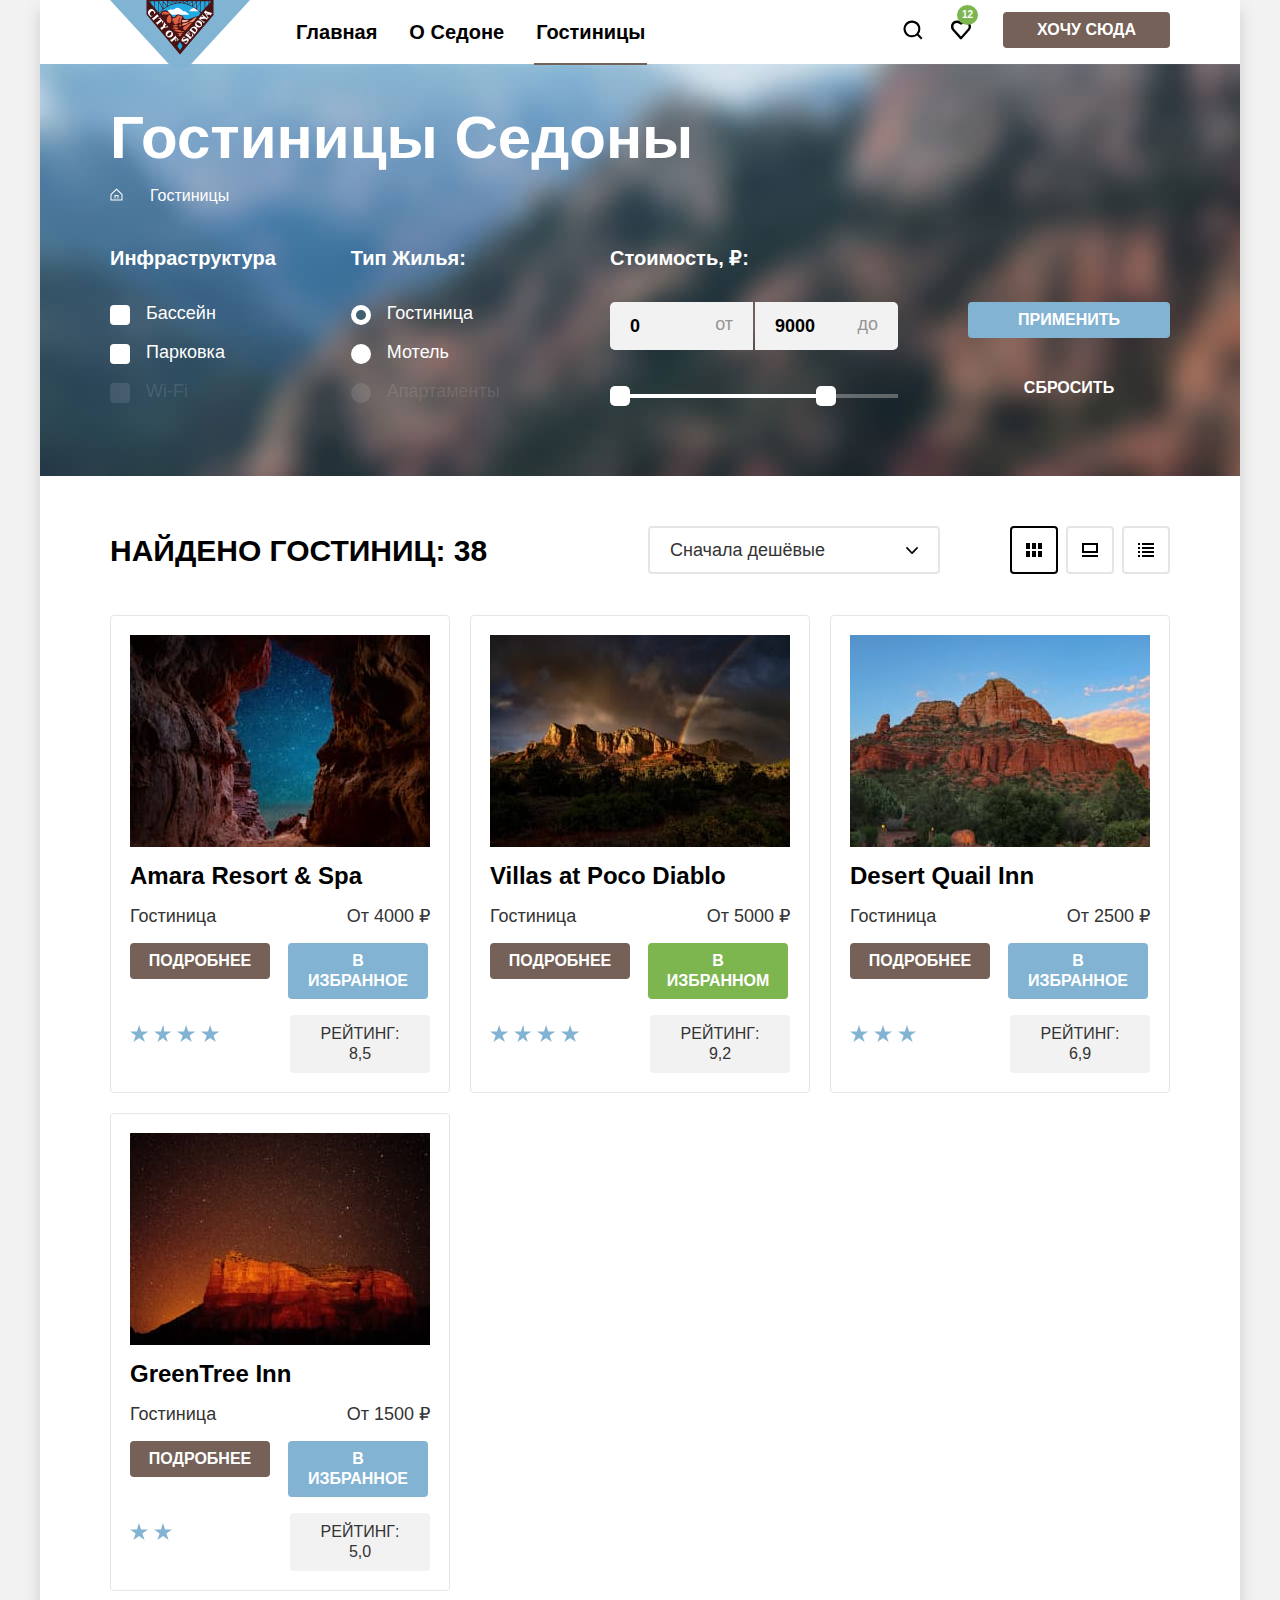
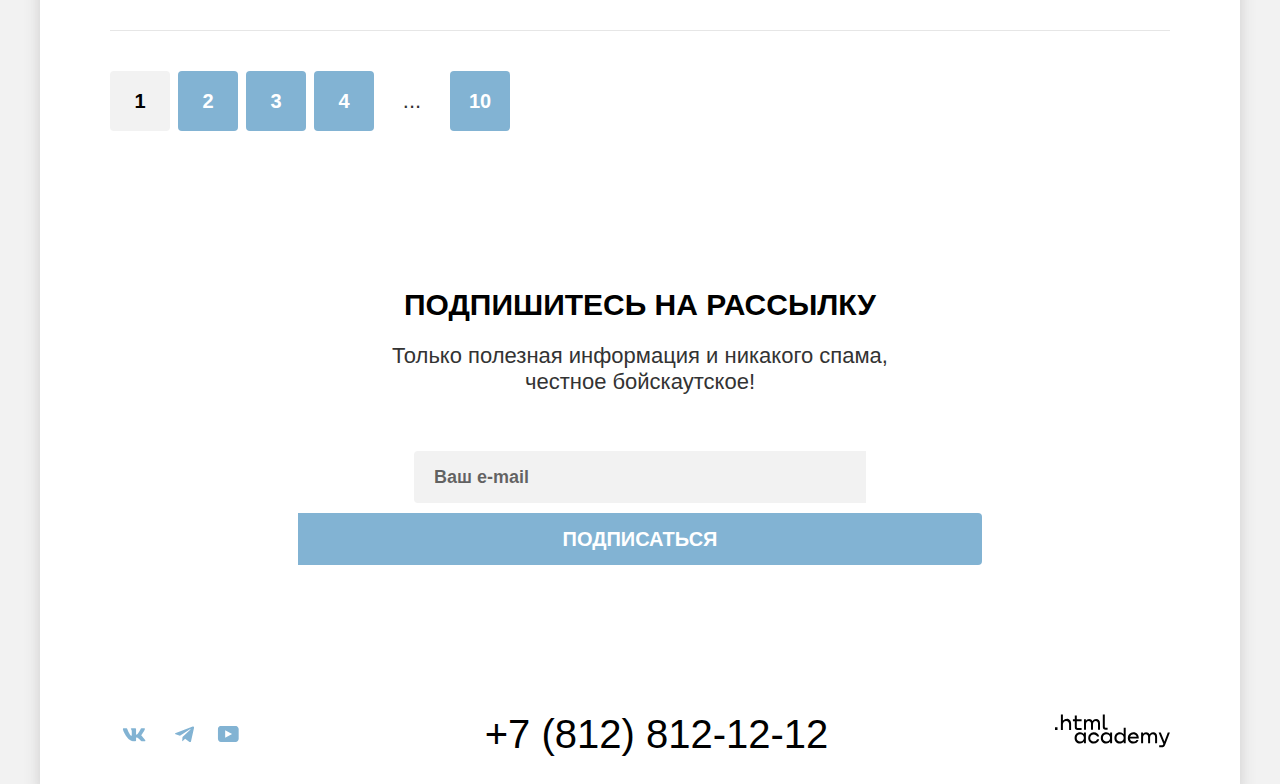
==== commit bcd018f7: "дз-9 интерактивность_2" ====
--- a/catalog.html
+++ b/catalog.html
@@ -27,7 +27,7 @@
             </li>
 
             <li class="nav-item">
-              <a class="nav-link" href="#">О седоне</a>
+              <a class="nav-link" href="#">О Cедоне</a>
             </li>
             <li class="nav-item">
               <a class="nav-link nav-link-current" href="#" aria-current="page">Гостиницы</a>
@@ -37,19 +37,19 @@
           <div class="nav-wrapp">
             <ul class="nav-user ">
               <li class="nav-item">
-                <a class="nav-link user-icon-serch" href="#search">
+                <a class="nav-link user-icon user-icon-serch" href="#search">
                   <span class="visually-hidden">Поиск</span>
                 </a>
               </li>
 
               <li class="nav-item">
-                <a class="nav-link user-icon-favorit" href="#">
+                <a class="nav-link user-icon user-icon-favorit" href="#">
                   <span class="visually-hidden">Избранное</span>
                   <span class="favorit-page">12</span>
                 </a>
               </li>
             </ul>
-            <button class="button button-color" type="button"> Хочу сюда</button> <!-- открывает модальное окно -->
+            <a class="button button-color button-link" href="./modal.html"> Хочу сюда</a> <!-- открывает модальное окно -->
           </div>
 
         </nav>
@@ -95,7 +95,7 @@
               <ul class="filter-list">
                 <li class="filter-item">
                   <label class="control">
-                    <input class="control-input visually-hidden" type="checkbox" name="pool" checked>
+                    <input  class="control-input visually-hidden" type="checkbox" name="pool" checked>
                     <span class="control-mark"></span>
                     <span class="control-label">Бассейн</span>
                   </label>
@@ -103,7 +103,7 @@
 
                 <li class="filter-item">
                   <label class="control">
-                    <input class="control-input visually-hidden" type="checkbox" name="parking" checked>
+                    <input  class="control-input visually-hidden" type="checkbox" name="parking" checked>
                     <span class="control-mark"></span>
                     <span class="control-label"> Парковка</span>
                   </label>
@@ -111,7 +111,7 @@
 
                 <li class="filter-item">
                   <label class="control">
-                    <input class="control-input visually-hidden" type="checkbox" name="wi-fi">
+                    <input disabled class="control-input visually-hidden " type="checkbox" name="wi-fi" >
                     <span class="control-mark"></span>
                     <span class="control-label"> Wi-Fi</span>
                   </label>
@@ -125,7 +125,7 @@
               <ul class="filter-list">
                 <li class="filter-item">
                   <label class="control">
-                    <input class="control-input visually-hidden" type="radio" name="housing" value="hotel" checked>
+                    <input  class="control-input visually-hidden" type="radio" name="housing" value="hotel" checked>
                     <span class="control-mark"></span>
                     <span class="control-label"> Гостиница</span>
                   </label>
@@ -133,7 +133,7 @@
 
                 <li class="filter-item">
                   <label class="control">
-                    <input class="control-input visually-hidden" type="radio" name="housing" value="motel">
+                    <input  class="control-input visually-hidden" type="radio" name="housing" value="motel">
                     <span class="control-mark"></span>
                     <span class="control-label"> Мотель</span>
                   </label>
@@ -141,7 +141,7 @@
 
                 <li class="filter-item">
                   <label class="control">
-                    <input class="control-input visually-hidden" type="radio" name="housing" value="apartments">
+                    <input disabled class="control-input visually-hidden" type="radio" name="housing" value="apartments">
                     <span class="control-mark"></span>
                     <span class="control-label"> Апартаменты</span>
                   </label>
@@ -155,24 +155,35 @@
 
                 <div class="range">
                   <div class="range-wrapp-field">
-                    <label class="label-price-min" for="min-price">от</label>
-                    <input class="field min-price" type="number" id="min-price" name="min-price" placeholder="0">
-
-                    <label class="label-price-max" for="max-price">до </label>
-                    <input class="field max-price" type="number" id="max-price" name="max-price" placeholder="9000">
+
+                    <label class="label-price " for="min-price">
+                      <span class="label-price-text">от</span>
+
+                      <input class="field min-max-price min-price" type="number" id="min-price" name="min-price" value="0" min="0">
+                    </label>
+
+                    <label class="label-price" for="max-price">
+                      <span class="label-price-text">до</span>
+
+                      <input class="field min-max-price max-price" type="number" id="max-price" name="max-price" value="9000" min="0">
+                    </label>
+
                   </div>
 
-                  <div class="range-scale">
-                    <div class="range-bar">
-                      <button class="range-toggle toggle-min" type="button">
-                        <span class="visually-hidden">Изменить минимальную цену</span>
-                      </button>
-                      <button class="range-toggle toggle-max" type="button">
-                        <span class="visually-hidden">Изменить максимальную цену</span>
-                      </button>
+                  <div class="range-scale-wrapp">
+                    <div class="range-scale">
+                      <div class="range-bar">
+                        <button class="range-toggle toggle-min" type="button">
+                          <span class="visually-hidden">Изменить минимальную цену</span>
+                        </button>
+                        <button class="range-toggle toggle-max" type="button">
+                          <span class="visually-hidden">Изменить максимальную цену</span>
+                        </button>
+                      </div>
                     </div>
                   </div>
-                </div>
+                  </div>
+
               </fieldset>
 
               <div class="filter-btn-wrapp">
@@ -308,25 +319,25 @@
 
           <ol class="pagination">
             <li class="pag-item">
-              <a class="pag-link pag-current button" href="catalog.html " aria-current="page">1</a>
+              <a class="pag-link pag-current button  button-big-text" href="catalog.html " aria-current="page">1</a>
             </li>
 
             <li class="pag-item">
-              <a class="pag-link button" href="#"> 2</a>
+              <a class="pag-link button  button-big-text" href="#"> 2</a>
             </li>
 
             <li class="pag-item">
-              <a class="pag-link button" href="#">3</a>
+              <a class="pag-link button  button-big-text" href="#">3</a>
             </li>
             <li class="pag-item">
-              <a class="pag-link button" href="#">4</a>
+              <a class="pag-link button  button-big-text" href="#">4</a>
             </li>
             <li class="pag-item">
-              <span class="pag-link pag-points">...</span>
+              <span class="pag-link pag-points ">...</span>
             </li>
 
             <li class="pag-item" value="10">
-              <a class="pag-link button" href="#">10</a>
+              <a class="pag-link button  button-big-text" href="#">10</a>
             </li>
           </ol>
         </section>
@@ -344,8 +355,8 @@
           <form class="subscribe-form" action="https://echo.htmlacademy.ru/" method="post">
             <label class="visually-hidden" for="subscribe-email">Email</label>
 
-            <input class="field input-mail" placeholder="Ваш e-mail" type="email"
-              name="subscribe-email" id="subscribe-email" required>
+            <input class="field input-mail" placeholder="Ваш e-mail" type="email" name="subscribe-email"
+              id="subscribe-email" required>
 
             <button class="button button-big" type="submit">Подписаться</button>
           </form>
@@ -387,6 +398,8 @@
         </div>
       </footer>
     </div>
+    <!-- <script src="./js/test.js"></script> -->
+
   </body>
 
 </html>
--- a/css/style.css
+++ b/css/style.css
@@ -163,7 +163,8 @@
   border: none;
 }
 
-.button:not(:disabled):hover {
+.button:not(:disabled):hover,
+.button:not(:disabled):focus {
   cursor: pointer;
   background-color: #68A2CA;
 }
@@ -180,7 +181,8 @@
   background-color: #756157;
 }
 
-.button-color:not(:disabled):hover {
+.button-color:not(:disabled):hover,
+.button-color:not(:disabled):focus {
   background-color: #615048;
 }
 
@@ -188,7 +190,8 @@
   background-color: #7DB54F;
 }
 
-.button-select:not(:disabled):hover {
+.button-select:not(:disabled):hover,
+.button-select:not(:disabled):focus {
   background-color: #6C9E42;
 }
 
@@ -197,12 +200,22 @@
 }
 
 .button-light:not(:disabled):hover {
-  color: rgba(255, 255, 255, 0.5);
+  opacity: 0.6;
   background-color: transparent;
 }
 
+.button-light:not(:disabled):focus {
+  color: #ffffff;
+  background-color: transparent;
+  outline: 3px solid #83B3D3;
+}
+
 .button-light:not(:disabled):active {
-  color: rgba(255, 255, 255, 0.3);
+  opacity: 0.3;
+}
+
+.button-light:disabled {
+  opacity: 0.1;
 }
 
 .button-link {
@@ -210,8 +223,17 @@
 }
 
 .button-big {
-  padding-left: 50px;
-  padding-right: 50px;
+  padding: 8px 50px;
+}
+
+.button-big-text {
+  font-size: 20px;
+  line-height: 36px;
+}
+
+a.button:not([href]),
+.button:disabled {
+  background-color: #E5E5E5;
 }
 
 /*===================== heder ===========================*/
@@ -238,6 +260,14 @@
 
 .main-logo-img {
   display: block;
+}
+
+.navigation {
+  display: flex;
+  justify-content: space-between;
+  gap: 30px;
+  width: 100%;
+  align-items: start;
 }
 
 .nav-list {
@@ -250,6 +280,7 @@
   gap: 10px 0;
   /* justify-content: space-between; */
   min-width: 340px;
+  max-width: 465px;
 }
 
 .nav-user {
@@ -263,21 +294,22 @@
   align-items: center;
 
   min-width: 88px;
-  margin-right: 20px;
+  max-width: 190px;
 }
 
 .nav-wrapp {
   display: flex;
   align-items: center;
   gap: 20px;
+  /* align-items: start; */
 }
 
 .nav-link {
   display: block;
   padding: 20px 16px;
 
-  min-width: 20px;
-  min-height: 20px;
+  /* min-width: 20px;
+  min-height: 20px; */
 
   font-size: 20px;
   line-height: 24px;
@@ -286,6 +318,10 @@
   text-decoration: none;
 }
 
+.nav-link-user {
+  padding: 22px 12px;
+}
+
 .nav-link:hover,
 .phone-text:hover {
   color: #756157;
@@ -313,15 +349,13 @@
   background-color: #756257;
 }
 
-.user-icon-serch,
-.user-icon-favorit {
-  width: 20px;
-  height: 20px;
+.user-icon {
   position: relative;
-}
-
-.user-icon-serch::before,
-.user-icon-favorit::before {
+  padding-left: 12px;
+  padding-right: 12px;
+}
+
+.user-icon::before {
   content: "";
   display: block;
   width: 20px;
@@ -347,16 +381,13 @@
 .user-icon-favorit::before {
   -webkit-mask-image: url(../img/icons/favourites.svg);
   mask-image: url(../img/icons/favourites.svg);
-
-}
-
-.user-icon-serch:not(:disabled):hover::before,
-.user-icon-favorit:not(:disabled):hover::before {
+}
+
+.user-icon:hover::before {
   background-color: #756157;
 }
 
-.user-icon-serch:not(:disabled):active::before,
-.user-icon-favorit:not(:disabled):active::before {
+.user-icon:active::before {
   background-color: rgb(117, 97, 87, 0.3);
 }
 
@@ -364,14 +395,6 @@
   position: absolute;
   top: 5px;
   right: 5px;
-}
-
-.navigation {
-  display: flex;
-  justify-content: space-between;
-  gap: 30px;
-  width: 100%;
-  /* flex-grow: 1; */
 }
 
 .favorit-page {
@@ -444,9 +467,12 @@
 
 /*==================== advantages  =======================*/
 
-.advantages,
-.service {
+.advantages {
   text-align: center;
+}
+
+.advantages .title-lead {
+  margin-bottom: 25px;
 }
 
 .adv-wrapp {
@@ -461,13 +487,13 @@
 
   display: flex;
   flex-wrap: wrap;
-
 }
 
 .qulaity-list-wide {
   width: 1200px;
   display: flex;
   align-items: center;
+  flex-wrap: wrap;
 
 
   background-color: #83B3D3;
@@ -532,6 +558,10 @@
 }
 
 /*================== service ===========================*/
+.service {
+  text-align: center;
+}
+
 .servise-wrapp {
   padding: 64px 340px;
 }
@@ -577,6 +607,11 @@
 
 .search .subtitle {
   margin-bottom: 54px;
+}
+
+
+.search .button {
+  display: inline-block;
 }
 
 /*================ subscribe ===========================*/
@@ -592,7 +627,7 @@
   background-color: #467AA9;
   /* цвет для фона просто взят с фоновой картинки пипеткой*/
   background-image: url(../img/background/bg_subscribe.jpg);
-  background-size: 100%;
+  background-size: cover;
   background-repeat: no-repeat;
 }
 
@@ -601,7 +636,7 @@
 }
 
 .subscribe .subtitle {
-  margin-bottom: 54px;
+  margin-bottom: 56px;
 }
 
 .subscribe-form {
@@ -610,9 +645,6 @@
   flex-wrap: wrap;
   justify-content: center;
   gap: 10px 0;
-
-  border-radius: 4px;
-  overflow: hidden;
 }
 
 .field {
@@ -631,34 +663,45 @@
   color: rgba(0, 0, 0, 0.6);
 }
 
+.field:not(:disabled):hover,
+.field:not(:disabled):focus {
+  background-color: #E6E6E6;
+}
+
+.field:not(:disabled):focus {
+  outline: 3px solid #83B3D3;
+}
+
+.field:disabled {
+opacity: 0.6;
+}
+
 .input-mail {
   min-width: 452px;
   display: inline;
+  border-radius: 4px 0 0 4px;
 }
 
 .subscribe-form .button {
   flex-grow: 1;
   font-size: 20px;
   line-height: 36px;
-  border-radius: 0;
+  border-radius: 0 4px 4px 0;
 }
 
 /*========+++++++++++++footer-footer =====================*/
 
 .footer-wrapp {
-  /* display: grid;
-  grid-template-columns: 150px 335px 115px; */
-
-  display: flex;
-  gap: 40px;
+  display: flex;
+  justify-content: space-between;
 
   text-align: center;
-  align-items: center;
-  padding: 40px 70px 30px;
+  align-items: start;
+  padding: 45px 70px 30px;
 }
 
 .phone-text {
-  margin: 0 auto;
+  max-width: 720px;
 }
 
 .footer-social {
@@ -714,6 +757,8 @@
 .social-link-you::before {
   -webkit-mask-image: url(../img/icons/social_tel.svg);
   mask-image: url(../img/icons/social_you.svg);
+
+  transform: translate(-73%, -50%);
 }
 
 .social-link:hover::before {
@@ -807,7 +852,8 @@
 
 .catalog-filter {
   display: flex;
-  gap: 70px;
+  gap: 75px;
+  flex-wrap: wrap;
 }
 
 .filter-title {
@@ -815,14 +861,17 @@
   margin-bottom: 32px;
 
   font-size: 20px;
-  line-height: 26px;
+  line-height: 24px;
   font-weight: 700;
+  text-transform: capitalize;
 }
 
 .filter-group {
   margin: 0;
   border: none;
   padding: 0;
+
+  max-width: 200px;
 }
 
 .filter-list {
@@ -838,6 +887,7 @@
 .filter-wrapp {
   display: flex;
   gap: 70px;
+  flex-wrap: wrap;
 
   margin-left: auto;
 }
@@ -845,7 +895,7 @@
 .filter-btn-wrapp {
   display: flex;
   flex-direction: column;
-  gap: 27px;
+  gap: 32px;
   justify-content: end;
 }
 
@@ -857,41 +907,48 @@
 
 .wrap-sort .title-lead {
   margin-right: auto;
-  margin-bottom: 0;
+  margin-top: 6.5px;
+  margin-bottom: 6.5px;
   flex-grow: 1;
 }
 
 /* +++++++++++++ КАТАЛОГ  range +++++++++++++++++++*/
 
+.min-max-price::-webkit-outer-spin-button,
+.min-max-price::-webkit-inner-spin-button {
+  -webkit-appearance: none;
+}
+
 .range-wrapp-field {
-  position: relative;
   display: flex;
   gap: 2px;
   margin-bottom: 36px;
 }
 
-.label-price-min,
-.label-price-max {
+.label-price {
+  position: relative;
+  color: #969595;
+}
+
+.label-price-text {
   position: absolute;
-  top: 14px;
-  color: #969595;
-}
-
-.label-price-min {
-  left: 115px;
-}
-
-.label-price-max {
-  right: 12px;
-}
-
-
-.min-price,
-.max-price {
+  top: 50%;
+  transform: translatey(-50%);
+  right: 20px;
+
+  max-width: 50px;
+  height: 24px;
+
+  text-align: end;
+}
+
+.min-max-price {
   width: 143px;
-  -webkit-appearance: textfield;
+  padding-right: 35px;
+  padding-top: 12px;
+  padding-bottom: 12px;
+
   appearance: textfield;
-  padding-right: 35px;
 }
 
 .min-price {
@@ -902,16 +959,24 @@
   border-radius: 0 5px 5px 0;
 }
 
-.min-price::placeholder,
-.max-price::placeholder {
-  color: #000000;
-  opacity: 1;
-}
+/* +++++++++++++ КАТАЛОГ  range range-scale+++++++++++++++++++*/
 
 .range-scale {
   position: relative;
 
-  width: 287px;
+  width: 100%;
+  height: 20px;
+}
+
+.range-scale::before {
+  content: "";
+  position: absolute;
+
+  top: 50%;
+  transform: translateY(-50%);
+
+  display: block;
+  width: 100%;
   height: 4px;
 
   background-color: rgba(255, 255, 255, 0.3);
@@ -919,8 +984,11 @@
 
 .range-bar {
   position: absolute;
-  left: 39px;
-  width: 126px;
+  top: 50%;
+  transform: translateY(-50%);
+
+  left: 0;
+  width: 226px;
 
   height: 4px;
   background-color: #ffffff;
@@ -937,6 +1005,10 @@
   border: none;
 }
 
+.range-toggle:disabled {
+  background-color: #E5E5E5;
+}
+
 .range-toggle:not(:disabled):hover {
   cursor: pointer;
   background-color: #68A2CA;
@@ -946,15 +1018,14 @@
   background-color: #82B3D3;
 }
 
-
 .toggle-min {
   top: -8px;
-  left: -10px;
+  left: 0;
 }
 
 .toggle-max {
   top: -8px;
-  right: -10px;
+  right: 0;
 }
 
 .button-big:first-child {
@@ -980,6 +1051,7 @@
 }
 
 .control-label {
+  display: inline-block;
   line-height: 23px;
 }
 
@@ -1012,17 +1084,25 @@
   background-color: #3F5E72;
 }
 
-.filter-item:hover,
-.control:hover .control-mark {
+.control:hover  {
+  cursor: pointer;
   opacity: 0.6;
 }
 
-.control:active .control-mark {
+.control-input:focus + .control-mark {
+  outline: 3px solid #83B3D3;
+}
+
+.control:active {
   opacity: 0.3;
 }
 
-.filter-item,
-.control .control-mark {
+.control-input:disabled + .control-mark,
+.control-input:disabled ~ .control-label {
+  opacity: 0.1;
+}
+
+.control {
   transition: opacity 0.25s ease-in-out;
 }
 
@@ -1031,6 +1111,7 @@
 .select-control {
   -webkit-appearance: none;
   appearance: none;
+
   box-sizing: border-box;
   min-width: 292px;
   max-height: 48px;
@@ -1049,9 +1130,11 @@
   background-position: right 20px center;
 }
 
-.select-control:not(:disabled):hover {
+.select-control:not(:disabled):hover,
+.select-control:not(:disabled):focus {
   cursor: pointer;
   border: 2px solid #68A2CA;
+  outline: transparent;
 }
 
 .select-control:disabled {
@@ -1063,6 +1146,8 @@
   padding: 0;
   list-style: none;
 
+  width: 160px;
+
   display: flex;
   flex-wrap: wrap;
   gap: 8px;
@@ -1071,8 +1156,8 @@
 .card-button {
   padding: 0;
 
-  width: 44px;
-  height: 44px;
+  width: 48px;
+  height: 48px;
   display: flex;
   justify-content: center;
   align-items: center;
@@ -1101,6 +1186,11 @@
   border: 2px solid #000000;
 }
 
+.card-button:not(:disabled):focus {
+  border: 2px solid #68A2CA;
+  outline: transparent;
+}
+
 .card-button:not(:disabled):active {
   border: 2px solid #68A2CA;
 }
@@ -1135,16 +1225,11 @@
 .hotel-item {
   box-sizing: border-box;
   /* width: 340px; */
-  padding: 20px 19px;
-
-  /* display: flex;
-  flex-wrap: wrap;
-  justify-content: space-between;
-  align-items: center; */
+  padding: 19px 19px;
 
   display: grid;
   grid-template-columns: 1fr 1fr;
-
+  grid-template-rows: min-content;
   gap: 16px;
 
   align-items: start;
@@ -1184,7 +1269,6 @@
 
 .hotel-type {
   margin: 0;
-
 }
 
 .hotel-type,
@@ -1196,18 +1280,19 @@
   display: flex;
   justify-content: space-between;
   flex-wrap: wrap;
+  gap:16px 20px ;
 }
 
 .hotel-img {
   display: block;
-  margin-bottom: 16px;
+  margin-bottom: 15px;
 }
 
 
 .hotel-title {
   margin: 0;
 
-  font-size: 20px;
+  font-size: 24px;
   line-height: 28px;
   font-weight: 700;
   color: #000000;
@@ -1260,6 +1345,7 @@
 
   display: flex;
   gap: 8px;
+  flex-wrap: wrap;
   padding: 40px 0 60px;
 }
 
@@ -1276,6 +1362,11 @@
   text-decoration: none;
 }
 
+.pag-points {
+  font-size: 22px;
+  line-height: 26px;
+}
+
 .pag-current {
   color: #000000;
   background-color: #F2F2F2;
@@ -1307,6 +1398,7 @@
   position: relative;
   margin: auto;
   padding: 64px 70px;
+
   background-color: #ffffff;
   border-radius: 30px;
   box-shadow: 0 9px 15px 0 rgba(0, 0, 0, 0.3);
@@ -1332,39 +1424,56 @@
   background-position: center;
 }
 
-.modal-close-button:hover {
+.modal-close-button:not(:disabled):hover,
+.modal-close-button:not(:disabled):focus {
   cursor: pointer;
   background-color: #E6E6E6;
 }
 
-.modal-close-button:active {
+.modal-close-button:not(:disabled):focus {
+  outline: 3px solid #83B3D3;
+}
+
+.modal-close-button:not(:disabled):active {
   opacity: 0.3;
   background-color: #868686;
-
+}
+
+.modal-close-button:disabled {
+  opacity: 0.1;
 }
 
 .modal-title {
   margin-bottom: 64px;
+  max-width: 540px;
 }
 
 /*===================== Модальное окно ФОРМА ===========================*/
-.search-form label,
+/* .search-form label,
 .search-form input,
 .search-form p,
-.tooltip-wrapp {
+.tooltip-wrapp,
+.search-form,
+.modal-content  {
   outline: 1px solid blue;
-}
+} */
 
 .form-label {
+  padding: 12px 0;
+
+  color: #000000;
+  font-size: 20px;
   line-height: 24px;
   font-weight: 700;
-
-  padding: 12px 0;
-  align-self: center;
+  text-transform: capitalize;
 }
 
 .search-form-field {
+  display: block;
+  width: 100%;
   padding-right: 38px;
+  padding-top: 12px;
+  padding-bottom: 12px;
 
   border-radius: 4px;
   -webkit-appearance: textfield;
@@ -1379,33 +1488,32 @@
 .search-form {
   display: grid;
   width: 100%;
-  grid-template-columns: 119px 110px 60px 119px 110px;
-
-  grid-template-areas: "label-in filed-in filed-in filed-in filed-in"
-    "label-out filed-out  filed-out filed-out filed-out"
+  grid-template-columns: 119px 110px 60px auto 110px;
+
+  grid-template-areas: "label-in field-in field-in field-in field-in"
+    "label-out field-out  field-out field-out field-out"
     "label-audlts field-audlts . label-children field-children"
     "search-btn search-btn search-btn search-btn search-btn";
 
-  gap: 48px 20px;
+  gap: 23px 16px;
 }
 
 .label-data-in {
   grid-area: label-in;
 }
 
-.filed-in {
-  position: relative;
-  margin: 0;
-
-  grid-area: filed-in;
+.field-in {
+  margin: 0;
+
+  grid-area: field-in;
 }
 
 .label-data-out {
   grid-area: label-out;
 }
 
-.filed-out {
-  grid-area: filed-out;
+.field-out {
+  grid-area: field-out;
 }
 
 .label-audlts {
@@ -1429,6 +1537,12 @@
 
   padding-top: 18px;
   padding-bottom: 18px;
+
+  margin-top: 25px;
+
+  font-size: 20px;
+  line-height: 24px;
+  border-radius: 10px;
 }
 
 /*============== Модальное окно ФОРМА tooltip====================*/
@@ -1455,14 +1569,19 @@
   border: none;
 }
 
-.tooltip-toggle:hover {
+.tooltip-toggle:not(:disabled):hover {
   cursor: pointer;
   background-color: #68A2CA;
 }
 
-.tooltip-toggle:active .tooltip-toggle-svg {
+.tooltip-toggle:not(:disabled):active {
   opacity: 0.3;
 }
+
+.tooltip-toggle:disabled {
+  opacity: 0.1;
+}
+
 
 .tooltip-text {
   display: none;
@@ -1511,29 +1630,23 @@
   background-size: auto;
 }
 
-.tooltip:hover .tooltip-text,
-.tooltip:active .tooltip-text {
+.tooltip-toggle:not(:disabled):hover ~ .tooltip-text,
+.tooltip-toggle:not(:disabled):focus ~ .tooltip-text {
   display: block;
 }
 
 /*============== Модальное окно ФОРМА валидность ====================*/
 
-.filed-invalid {
-  /* display: none; */
-  position: absolute;
-  bottom: -10px;
-  left: 0;
-
+.field-sign {
+  display: block;
   margin-top: 4px;
   padding: 0 20px;
 
   font-size: 16px;
+}
+
+.field-sign-invalid {
   color: #ff5757;
-}
-
-filed-in-valid:invalid .filed-invalid {
-  display: block;
-
 }
 
 /*============== Модальное окно ФОРМА counter (счетчик)====================*/
@@ -1544,34 +1657,51 @@
   background-color: #F2F2F2;
   border-radius: 4px;
 }
+
 
 .field-number {
   z-index: 1;
   padding: 0;
+  width: 31px;
+
+  appearance: textfield;
 
   font-size: 18px;
   line-height: 20px;
   font-weight: 700;
+  text-align: center;
 
   border: none;
   background-color: #F2F2F2;
-
-}
-
-.field-audlts,
-.field-children {
-
-  -webkit-appearance: textfield;
-  appearance: textfield;
-
-  width: 31px;
-
-  text-align: center;
+}
+
+.field-number::-webkit-outer-spin-button,
+.field-number::-webkit-inner-spin-button {
+  -webkit-appearance: none;
+}
+
+
+.field-number::placeholder {
+  color: rgba(0, 0, 0, 0.6);
+}
+
+.field-number:not(:disabled):hover,
+.field-number:not(:disabled):focus {
+  background-color: #E6E6E6;
+}
+
+.field-number:not(:disabled):focus {
+  outline: 3px solid #83B3D3;
+}
+
+.field-number:disabled {
+opacity: 0.6;
 }
 
 .btn-counter {
   -webkit-appearance: none;
   appearance: none;
+
   box-sizing: border-box;
   display: block;
 
@@ -1582,16 +1712,45 @@
   border: none;
 }
 
-.btn-counter-svg {
-  fill: rgba(117, 97, 87, 0.3);
-}
-
-.btn-counter:hover .btn-counter-svg {
+.btn-counter::before {
+  content: '';
+  display: block;
+  width: 20px;
+  height: 20px;
+
+  margin: 0 auto;
+
+  background-color: rgba(117, 97, 87, 0.3);
+
+  -webkit-mask-size: contain;
+  -webkit-mask-repeat: no-repeat;
+  -webkit-mask-position: center;
+
+  mask-size: contain;
+  mask-repeat: no-repeat;
+  mask-position: center;
+
+  /* background-color: violet; */
+}
+
+.btn-minus::before {
+  mask-image: url(../img/icons/button-minus.svg);
+}
+
+.btn-plus::before {
+  mask-image: url(../img/icons/button-plus.svg);
+}
+
+.btn-counter:not(:disabled):hover::before {
   cursor: pointer;
-  fill: #000000;
-}
-
-.btn-counter:active .btn-counter-svg {
+  background-color: #000000;
+}
+
+.btn-counter:focus .btn-counter::before {
+  outline: 1px solid red;
+}
+
+.btn-counter:not(:disabled):active::before {
   cursor: pointer;
-  fill: rgba(0, 0, 0, 0.2);
-}
+  background-color: rgba(0, 0, 0, 0.2);
+}
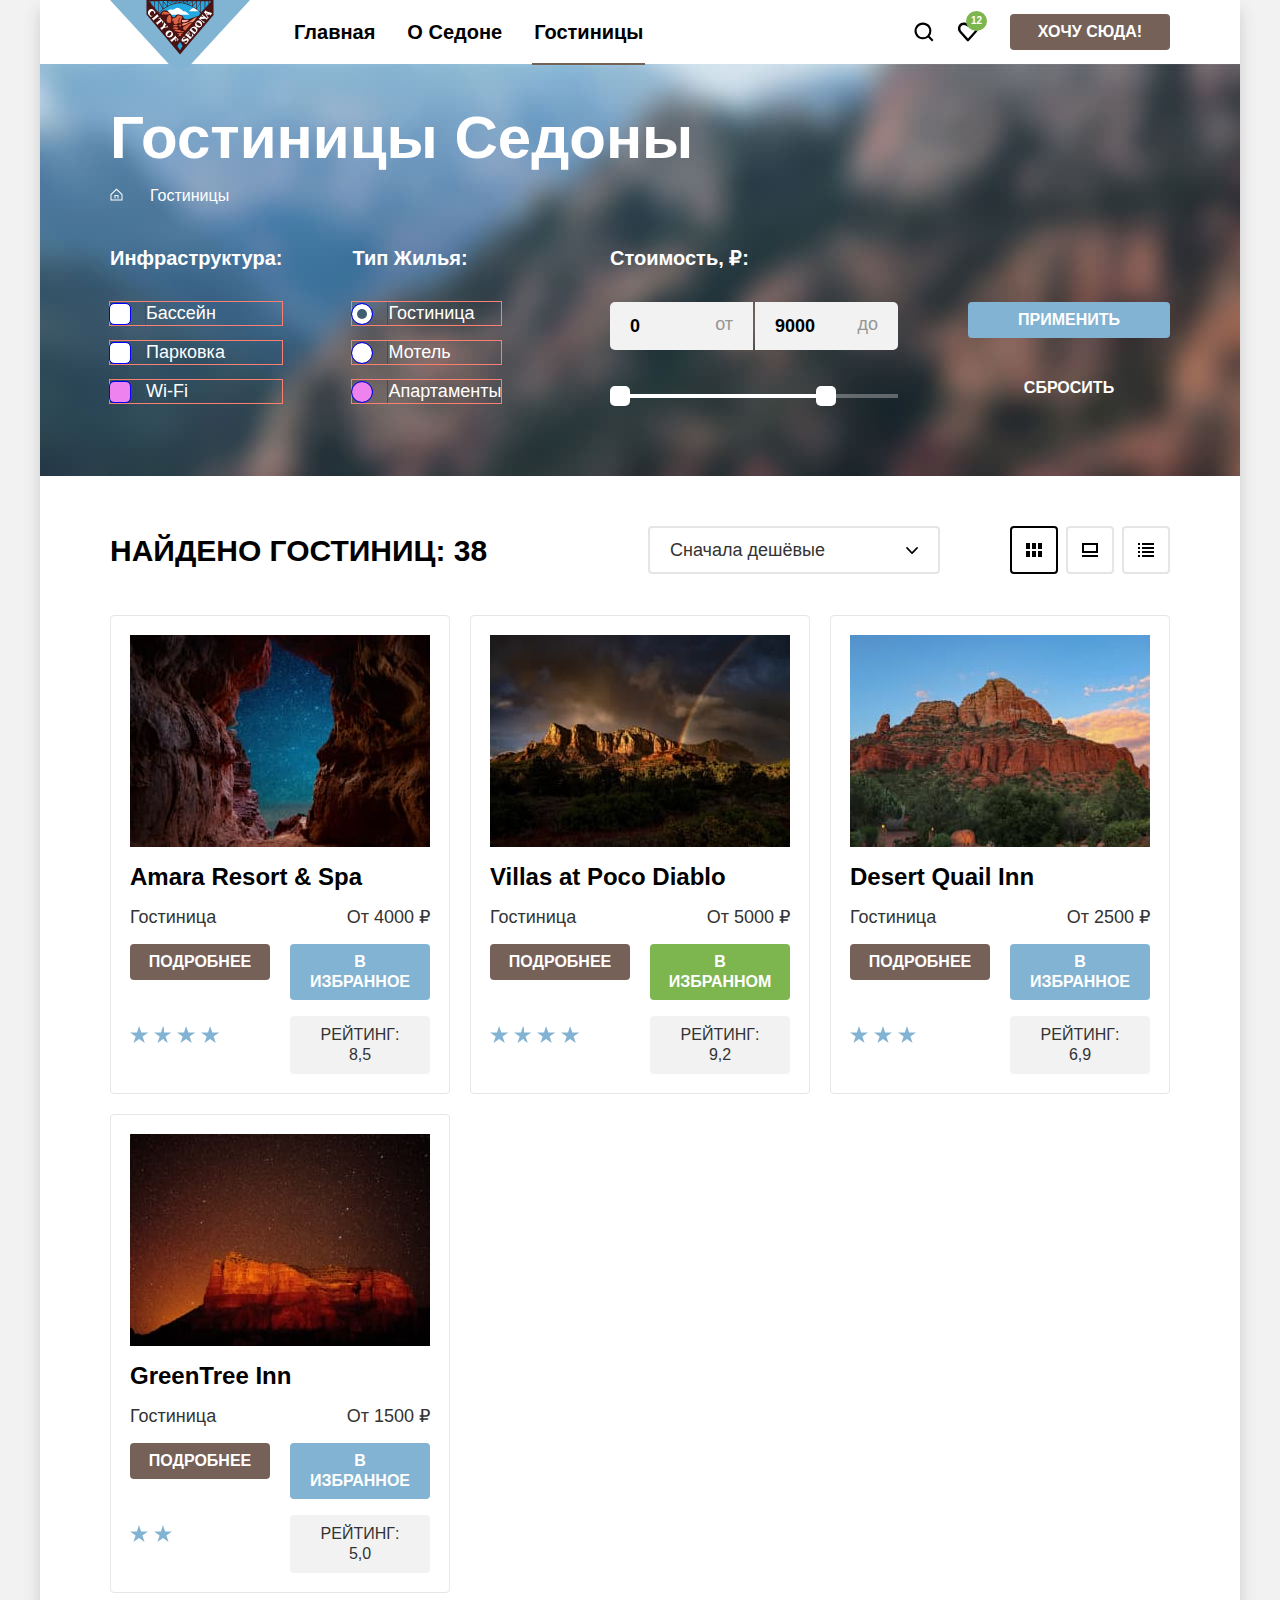
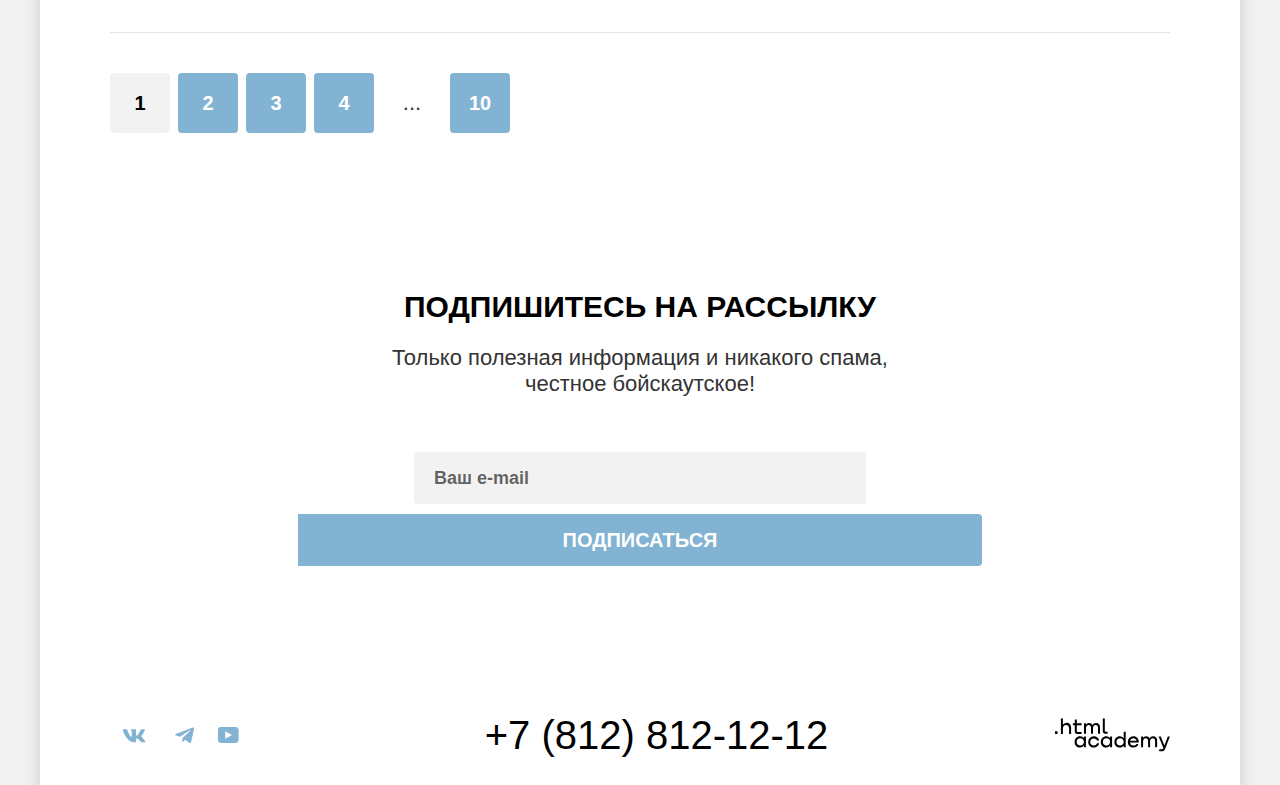
==== commit e007c751: "ДЗ-10 доводка_3_ЛК" ====
--- a/catalog.html
+++ b/catalog.html
@@ -49,7 +49,8 @@
                 </a>
               </li>
             </ul>
-            <a class="button button-color button-link" href="./modal.html"> Хочу сюда</a> <!-- открывает модальное окно -->
+            <a class="button button-color button-link" href="./modal.html"> Хочу сюда!</a>
+            <!-- открывает модальное окно -->
           </div>
 
         </nav>
@@ -90,12 +91,12 @@
           <form class="catalog-filter" action="https://echo.htmlacademy.ru/" method="get">
 
             <fieldset class="filter-group">
-              <legend class="filter-title">Инфраструктура</legend>
+              <legend class="filter-title">Инфраструктура:</legend>
 
               <ul class="filter-list">
                 <li class="filter-item">
                   <label class="control">
-                    <input  class="control-input visually-hidden" type="checkbox" name="pool" checked>
+                    <input class="control-input visually-hidden" type="checkbox" name="pool" checked>
                     <span class="control-mark"></span>
                     <span class="control-label">Бассейн</span>
                   </label>
@@ -103,7 +104,7 @@
 
                 <li class="filter-item">
                   <label class="control">
-                    <input  class="control-input visually-hidden" type="checkbox" name="parking" checked>
+                    <input class="control-input visually-hidden" type="checkbox" name="parking" checked>
                     <span class="control-mark"></span>
                     <span class="control-label"> Парковка</span>
                   </label>
@@ -111,7 +112,7 @@
 
                 <li class="filter-item">
                   <label class="control">
-                    <input disabled class="control-input visually-hidden " type="checkbox" name="wi-fi" >
+                    <input disabled class="control-input visually-hidden " type="checkbox" name="wi-fi">
                     <span class="control-mark"></span>
                     <span class="control-label"> Wi-Fi</span>
                   </label>
@@ -125,7 +126,7 @@
               <ul class="filter-list">
                 <li class="filter-item">
                   <label class="control">
-                    <input  class="control-input visually-hidden" type="radio" name="housing" value="hotel" checked>
+                    <input class="control-input visually-hidden" type="radio" name="housing" value="hotel" checked>
                     <span class="control-mark"></span>
                     <span class="control-label"> Гостиница</span>
                   </label>
@@ -133,7 +134,7 @@
 
                 <li class="filter-item">
                   <label class="control">
-                    <input  class="control-input visually-hidden" type="radio" name="housing" value="motel">
+                    <input class="control-input visually-hidden" type="radio" name="housing" value="motel">
                     <span class="control-mark"></span>
                     <span class="control-label"> Мотель</span>
                   </label>
@@ -141,7 +142,8 @@
 
                 <li class="filter-item">
                   <label class="control">
-                    <input disabled class="control-input visually-hidden" type="radio" name="housing" value="apartments">
+                    <input disabled class="control-input visually-hidden" type="radio" name="housing"
+                      value="apartments">
                     <span class="control-mark"></span>
                     <span class="control-label"> Апартаменты</span>
                   </label>
@@ -159,13 +161,15 @@
                     <label class="label-price " for="min-price">
                       <span class="label-price-text">от</span>
 
-                      <input class="field min-max-price min-price" type="number" id="min-price" name="min-price" value="0" min="0">
+                      <input class="field min-max-price min-price" type="number" id="min-price" name="min-price"
+                        value="0" min="0" placeholder="min">
                     </label>
 
                     <label class="label-price" for="max-price">
                       <span class="label-price-text">до</span>
 
-                      <input class="field min-max-price max-price" type="number" id="max-price" name="max-price" value="9000" min="0">
+                      <input class="field min-max-price max-price" type="number" id="max-price" name="max-price"
+                        value="9000" min="0" placeholder="max">
                     </label>
 
                   </div>
@@ -182,7 +186,7 @@
                       </div>
                     </div>
                   </div>
-                  </div>
+                </div>
 
               </fieldset>
 
@@ -197,7 +201,7 @@
         <section class="catalog" data-test="catalog">
 
           <div class="wrap-sort">
-            <h2 class="title-lead"> Найдено гостиниц: 38</h2>
+            <h2 class="title-lead"> Найдено гостиниц: <span class="serch-result-quantity">38</span> </h2>
 
             <select class="select-control" aria-label="Сортировка">
               <option value="popular"> Сначала дешёвые </option>
@@ -236,7 +240,7 @@
 
               <p class="hotel-type">
                 <span> Гостиница</span>
-                <span class="hotel-price">От 4000 ₽</span>
+                <span class="hotel-price">От <span class="card-price-value">4000</span> ₽</span>
               </p>
 
               <a class="button button-color button-link btn-card" href="">подробнее</a>
@@ -247,7 +251,7 @@
                 <div class="star star-4" role="img" aria-label="4 звезды">
                   <span class="visually-hidden">4 звезды</span>
                 </div>
-                <p class="rating-text btn-card">Рейтинг: 8,5</p>
+                <p class="rating-text btn-card">Рейтинг: <span class="card-rating-value">8,5</span></p>
               </div>
             </li>
 
@@ -259,7 +263,7 @@
               </a>
 
               <p class="hotel-type">Гостиница
-                <span class="hotel-price">От 5000 ₽</span>
+                <span class="hotel-price"> От <span class="card-price-value">5000</span> ₽</span>
               </p>
 
               <a class="button button-color button-link btn-card" href="">подробнее</a>
@@ -270,7 +274,7 @@
                 <div class="star star-4" role="img" aria-label="4 звезды">
                   <span class="visually-hidden">4 звезды</span>
                 </div>
-                <p class="rating-text btn-card">Рейтинг: 9,2</p>
+                <p class="rating-text btn-card">Рейтинг: <span class="card-rating-value">9,2</span> </p>
               </div>
             </li>
 
@@ -281,7 +285,7 @@
               </a>
 
               <p class="hotel-type">Гостиница
-                <span class="hotel-price">От 2500 ₽</span>
+                <span class="hotel-price">От <span class="card-price-value">2500</span> ₽</span>
               </p>
 
               <a class="button button-color button-link btn-card" href="">подробнее</a>
@@ -291,7 +295,7 @@
                 <div class="star star-3" role="img" aria-label="3 звезды">
                   <span class="visually-hidden">3 звезды</span>
                 </div>
-                <p class="rating-text btn-card">Рейтинг: 6,9</p>
+                <p class="rating-text btn-card">Рейтинг:<span class="card-rating-value"> 6,9</span></p>
               </div>
             </li>
 
@@ -302,7 +306,7 @@
               </a>
 
               <p class="hotel-type">Гостиница
-                <span class="hotel-price">От 1500 ₽</span>
+                <span class="hotel-price">От <span class="card-price-value">1500</span>  ₽</span>
               </p>
 
               <a class="button button-color button-link btn-card" href="">подробнее</a>
@@ -312,7 +316,7 @@
                 <div class="star star-2" role="img" aria-label="2 звезды">
                   <span class="visually-hidden">2 звезды</span>
                 </div>
-                <p class="rating-text btn-card">Рейтинг: 5,0</p>
+                <p class="rating-text btn-card">Рейтинг: <span class="card-rating-value">5,0</span> </p>
               </div>
             </li>
           </ul>
@@ -389,7 +393,7 @@
           <a class="htmlacademy-link" href="https://htmlacademy.ru/">
 
             <svg class="htmlacademy-svg" role="img" aria-label="HTMLAcademy" xmlns="http://www.w3.org/2000/svg"
-              width="115" height="34">
+              width="115" height="34" viewBox="0 0 115 34">
               <path
                 d="M0 13.3v2.6h2.5v-2.6H0ZM11.6 4.9c-1.6 0-2.8.7-3.6 1.7h-.1V.4h-2v15.5h2v-5.3C7.9 8.5 9.2 7 11.2 7c1.8 0 2.9 1.4 2.9 3.2v5.7h2V9.8c.1-3-1.8-5-4.5-5ZM26.6 5.2h-4.8V1.5h-2v3.8h-1.9v2h1.9v6c0 1.7 1 2.7 2.7 2.7h4.1v-2h-3.7c-.7 0-1.1-.4-1.1-1.1V7.2h4.8v-2ZM41.1 5c-1.6 0-2.9.8-3.5 2h-.1a3.7 3.7 0 0 0-3.4-2c-1.4 0-2.5.8-3.1 1.8h-.1V5.2H29v10.6h2v-5.4c0-2 1-3.5 2.6-3.5 1.5 0 2.4 1 2.4 2.6v6.3h2v-5.6c0-2.4 1.4-3.3 2.6-3.3 1.5 0 2.4 1 2.4 2.6v6.3h2V9.3c.1-2.5-1.4-4.3-3.9-4.3ZM47.8 13c0 1.8 1 2.8 2.8 2.8h2v-2h-1.7c-.7 0-1.1-.4-1.1-1.1V.4h-2V13ZM28.9 20a4.9 4.9 0 0 0-3.9-1.7c-3.1 0-5.4 2.3-5.4 5.6s2.3 5.6 5.4 5.6c1.8 0 3-.8 3.8-2h.1v1.7h2V18.6h-2V20Zm-3.6 7.5a3.5 3.5 0 0 1-3.6-3.6c0-2 1.4-3.6 3.6-3.6s3.6 1.6 3.6 3.6c0 1.9-1.4 3.6-3.6 3.6ZM44.2 22.4c-.5-2.4-2.6-4.1-5.4-4.1a5.4 5.4 0 0 0-5.6 5.6c0 3 2.2 5.6 5.6 5.6 2.8 0 4.9-1.8 5.4-4.2h-2.1a3.4 3.4 0 0 1-3.3 2.3 3.5 3.5 0 0 1-3.6-3.6c0-2 1.4-3.6 3.6-3.6 1.6 0 2.8 1 3.3 2.2h2.1v-.2ZM55.1 20a4.9 4.9 0 0 0-3.9-1.7c-3.1 0-5.4 2.3-5.4 5.6s2.3 5.6 5.4 5.6c1.8 0 3-.8 3.8-2h.1v1.7h2V18.6h-2V20Zm-3.6 7.5a3.5 3.5 0 0 1-3.6-3.6c0-2 1.4-3.6 3.6-3.6s3.6 1.6 3.6 3.6c0 1.9-1.5 3.6-3.6 3.6ZM68.7 20.2a5 5 0 0 0-3.9-2c-3.1 0-5.4 2.4-5.4 5.7 0 3.3 2.2 5.6 5.4 5.6 1.7 0 3-.8 3.8-1.8h.1v1.5h2V13.8h-2v6.4Zm-3.6 7.3a3.5 3.5 0 0 1-3.6-3.6c0-2 1.4-3.6 3.6-3.6s3.6 1.6 3.6 3.6c-.1 2-1.5 3.6-3.6 3.6ZM78.3 18.3a5.4 5.4 0 0 0-5.5 5.6c0 3 2.1 5.6 5.5 5.6 2.5 0 4.5-1.3 5.2-3.6h-2.1c-.5 1-1.6 1.6-3 1.6-1.9 0-3.3-1.3-3.4-3h8.8c.2-3.5-2-6.2-5.5-6.2Zm0 1.9c1.7 0 3 1 3.3 2.6h-6.5a3.2 3.2 0 0 1 3.2-2.6ZM98.2 18.3a4 4 0 0 0-3.6 2h-.1c-.6-1.2-1.8-2-3.4-2-1.4 0-2.5.7-3.1 1.8v-1.5h-1.9v10.6h2v-5.4c0-2 1-3.4 2.6-3.5 1.5 0 2.4 1 2.4 2.6v6.3h2v-5.6c0-2.4 1.4-3.3 2.6-3.3 1.5 0 2.4 1 2.4 2.6v6.3h2v-6.5c.1-2.6-1.4-4.4-3.9-4.4ZM109.4 27.4l-3.6-9h-2.2l4.8 11.7c-.3.9-.7 1.2-1.7 1.2h-2.5v2h2.5c1.8 0 2.8-.8 3.5-2.6l4.7-12.2h-2.1l-3.4 8.9Z" />
             </svg>
--- a/css/style.css
+++ b/css/style.css
@@ -47,9 +47,7 @@
 }
 
 img {
-  /* max-width: 100%;
-  height: auto; */
-  object-fit: contain;
+   object-fit: contain;
 }
 
 /*===================== шрифты ===========================*/
@@ -156,6 +154,7 @@
   line-height: 20px;
   font-weight: 700;
   text-transform: uppercase;
+  text-align: center;
 
   color: #ffffff;
   background-color: #82B3D3;
@@ -204,12 +203,6 @@
   background-color: transparent;
 }
 
-.button-light:not(:disabled):focus {
-  color: #ffffff;
-  background-color: transparent;
-  outline: 3px solid #83B3D3;
-}
-
 .button-light:not(:disabled):active {
   opacity: 0.3;
 }
@@ -231,7 +224,6 @@
   line-height: 36px;
 }
 
-a.button:not([href]),
 .button:disabled {
   background-color: #E5E5E5;
 }
@@ -246,7 +238,7 @@
 .main-logo {
   position: relative;
   display: block;
-  margin-right: 30px;
+  margin-right: 28px;
   margin-bottom: -6px;
 }
 
@@ -267,7 +259,7 @@
   justify-content: space-between;
   gap: 30px;
   width: 100%;
-  align-items: start;
+  align-items: center;
 }
 
 .nav-list {
@@ -278,7 +270,7 @@
   display: flex;
   flex-wrap: wrap;
   gap: 10px 0;
-  /* justify-content: space-between; */
+
   min-width: 340px;
   max-width: 465px;
 }
@@ -290,7 +282,7 @@
 
   display: flex;
   flex-wrap: wrap;
-  gap: 4px;
+  gap: 4px 0;
   align-items: center;
 
   min-width: 88px;
@@ -301,17 +293,14 @@
   display: flex;
   align-items: center;
   gap: 20px;
-  /* align-items: start; */
+  flex-wrap: wrap;
 }
 
 .nav-link {
   display: block;
   padding: 20px 16px;
 
-  /* min-width: 20px;
-  min-height: 20px; */
-
-  font-size: 20px;
+   font-size: 20px;
   line-height: 24px;
   font-weight: 700;
   color: #000000;
@@ -391,13 +380,28 @@
   background-color: rgb(117, 97, 87, 0.3);
 }
 
+  .nav-btn-wrapp {
+    display: flex;
+    flex-wrap: wrap;
+    gap: 10px;
+    max-width: 160px;
+
+  }
+
+.navigation .button {
+  display: block;
+  box-sizing: border-box;
+  padding-left: 8px;
+  padding-right: 8px;
+
+  min-width: 160px;
+}
+
 .favorit-page {
   position: absolute;
-  top: 5px;
-  right: 5px;
-}
-
-.favorit-page {
+  top: 9px;
+  right: 3px;
+
   display: block;
   font-size: 10px;
   line-height: 10px;
@@ -476,7 +480,8 @@
 }
 
 .adv-wrapp {
-  padding: 69px 260px;
+  text-align: center;
+  padding: 69px 200px;
   margin-bottom: 21px;
 }
 
@@ -617,7 +622,7 @@
 /*================ subscribe ===========================*/
 
 .subscribe {
-  padding: 96px 258px 104px;
+  padding: 96px 58px 104px;
 
   text-align: center;
 }
@@ -636,7 +641,7 @@
 }
 
 .subscribe .subtitle {
-  margin-bottom: 56px;
+  margin-bottom: 55px;
 }
 
 .subscribe-form {
@@ -645,6 +650,9 @@
   flex-wrap: wrap;
   justify-content: center;
   gap: 10px 0;
+
+  max-width: 684px;
+  margin: 0 auto;
 }
 
 .field {
@@ -663,17 +671,8 @@
   color: rgba(0, 0, 0, 0.6);
 }
 
-.field:not(:disabled):hover,
-.field:not(:disabled):focus {
+.field:not(:disabled):hover {
   background-color: #E6E6E6;
-}
-
-.field:not(:disabled):focus {
-  outline: 3px solid #83B3D3;
-}
-
-.field:disabled {
-opacity: 0.6;
 }
 
 .input-mail {
@@ -696,11 +695,12 @@
   justify-content: space-between;
 
   text-align: center;
-  align-items: start;
+  align-items: center;
   padding: 45px 70px 30px;
 }
 
 .phone-text {
+  display: block;
   max-width: 720px;
 }
 
@@ -770,7 +770,7 @@
 }
 
 .htmlacademy-link {
-  display: inline-block;
+  display: block;
   width: 115px;
   height: 34px;
 }
@@ -852,7 +852,7 @@
 
 .catalog-filter {
   display: flex;
-  gap: 75px;
+  gap: 70px;
   flex-wrap: wrap;
 }
 
@@ -1011,11 +1011,10 @@
 
 .range-toggle:not(:disabled):hover {
   cursor: pointer;
-  background-color: #68A2CA;
 }
 
 .range-toggle:not(:disabled):active {
-  background-color: #82B3D3;
+  border:2px solid #82B3D3;
 }
 
 .toggle-min {
@@ -1035,8 +1034,10 @@
 /* +++++++++++++ КАТАЛОГ  checkbox & radio +++++++++++*/
 
 .control {
+  display: block;
   position: relative;
   padding-left: 36px;
+  outline: 1px solid salmon;
 }
 
 .control-mark {
@@ -1048,11 +1049,15 @@
   height: 20px;
   background-color: #ffffff;
   border-radius: 4px;
+  outline: 1px solid blue;
 }
 
 .control-label {
+width: 100%;
+
   display: inline-block;
   line-height: 23px;
+  outline: 1px solid green;
 }
 
 .control-input[type="checkbox"]:checked + .control-mark::after {
@@ -1071,6 +1076,7 @@
   border-radius: 50%;
 }
 
+
 .control-input[type="radio"]:checked + .control-mark::after {
   position: absolute;
   content: "";
@@ -1084,22 +1090,22 @@
   background-color: #3F5E72;
 }
 
-.control:hover  {
+.control-input:disabled +.control-mark {
+  background-color: violet;
+}
+
+.control-input:not(:disabled):hover + .control-mark,
+.control:hover {
   cursor: pointer;
   opacity: 0.6;
 }
 
-.control-input:focus + .control-mark {
-  outline: 3px solid #83B3D3;
-}
-
-.control:active {
+.control-input:not(:disabled):focus + .control-mark {
+  outline: auto;
+}
+
+.control-input:not(:disabled):active + .control-mark {
   opacity: 0.3;
-}
-
-.control-input:disabled + .control-mark,
-.control-input:disabled ~ .control-label {
-  opacity: 0.1;
 }
 
 .control {
@@ -1130,11 +1136,9 @@
   background-position: right 20px center;
 }
 
-.select-control:not(:disabled):hover,
-.select-control:not(:disabled):focus {
+.select-control:not(:disabled):hover{
   cursor: pointer;
   border: 2px solid #68A2CA;
-  outline: transparent;
 }
 
 .select-control:disabled {
@@ -1186,11 +1190,6 @@
   border: 2px solid #000000;
 }
 
-.card-button:not(:disabled):focus {
-  border: 2px solid #68A2CA;
-  outline: transparent;
-}
-
 .card-button:not(:disabled):active {
   border: 2px solid #68A2CA;
 }
@@ -1209,10 +1208,6 @@
   margin: 0;
   padding: 0;
   list-style: none;
-
-  /* карточки на флексах
-    display: flex;
-  flex-wrap: wrap; */
 
   display: grid;
   grid-template-columns: repeat(3, 1fr);
@@ -1224,13 +1219,12 @@
 
 .hotel-item {
   box-sizing: border-box;
-  /* width: 340px; */
   padding: 19px 19px;
 
   display: grid;
   grid-template-columns: 1fr 1fr;
-  grid-template-rows: min-content;
-  gap: 16px;
+  /* grid-template-rows: auto 36px 36px 36px; */
+  gap: 16px 20px;
 
   align-items: start;
 
@@ -1285,7 +1279,7 @@
 
 .hotel-img {
   display: block;
-  margin-bottom: 15px;
+  margin-bottom: 16px;
 }
 
 
@@ -1424,23 +1418,15 @@
   background-position: center;
 }
 
-.modal-close-button:not(:disabled):hover,
-.modal-close-button:not(:disabled):focus {
+.modal-close-button:hover {
   cursor: pointer;
   background-color: #E6E6E6;
 }
 
-.modal-close-button:not(:disabled):focus {
-  outline: 3px solid #83B3D3;
-}
-
-.modal-close-button:not(:disabled):active {
+.modal-close-button:active {
   opacity: 0.3;
   background-color: #868686;
-}
-
-.modal-close-button:disabled {
-  opacity: 0.1;
+
 }
 
 .modal-title {
@@ -1569,19 +1555,14 @@
   border: none;
 }
 
-.tooltip-toggle:not(:disabled):hover {
+.tooltip-toggle:hover {
   cursor: pointer;
   background-color: #68A2CA;
 }
 
-.tooltip-toggle:not(:disabled):active {
+.tooltip-toggle:active {
   opacity: 0.3;
 }
-
-.tooltip-toggle:disabled {
-  opacity: 0.1;
-}
-
 
 .tooltip-text {
   display: none;
@@ -1630,8 +1611,8 @@
   background-size: auto;
 }
 
-.tooltip-toggle:not(:disabled):hover ~ .tooltip-text,
-.tooltip-toggle:not(:disabled):focus ~ .tooltip-text {
+.tooltip:hover .tooltip-text,
+.tooltip:active .tooltip-text {
   display: block;
 }
 
@@ -1680,24 +1661,6 @@
   -webkit-appearance: none;
 }
 
-
-.field-number::placeholder {
-  color: rgba(0, 0, 0, 0.6);
-}
-
-.field-number:not(:disabled):hover,
-.field-number:not(:disabled):focus {
-  background-color: #E6E6E6;
-}
-
-.field-number:not(:disabled):focus {
-  outline: 3px solid #83B3D3;
-}
-
-.field-number:disabled {
-opacity: 0.6;
-}
-
 .btn-counter {
   -webkit-appearance: none;
   appearance: none;
@@ -1746,10 +1709,6 @@
   background-color: #000000;
 }
 
-.btn-counter:focus .btn-counter::before {
-  outline: 1px solid red;
-}
-
 .btn-counter:not(:disabled):active::before {
   cursor: pointer;
   background-color: rgba(0, 0, 0, 0.2);
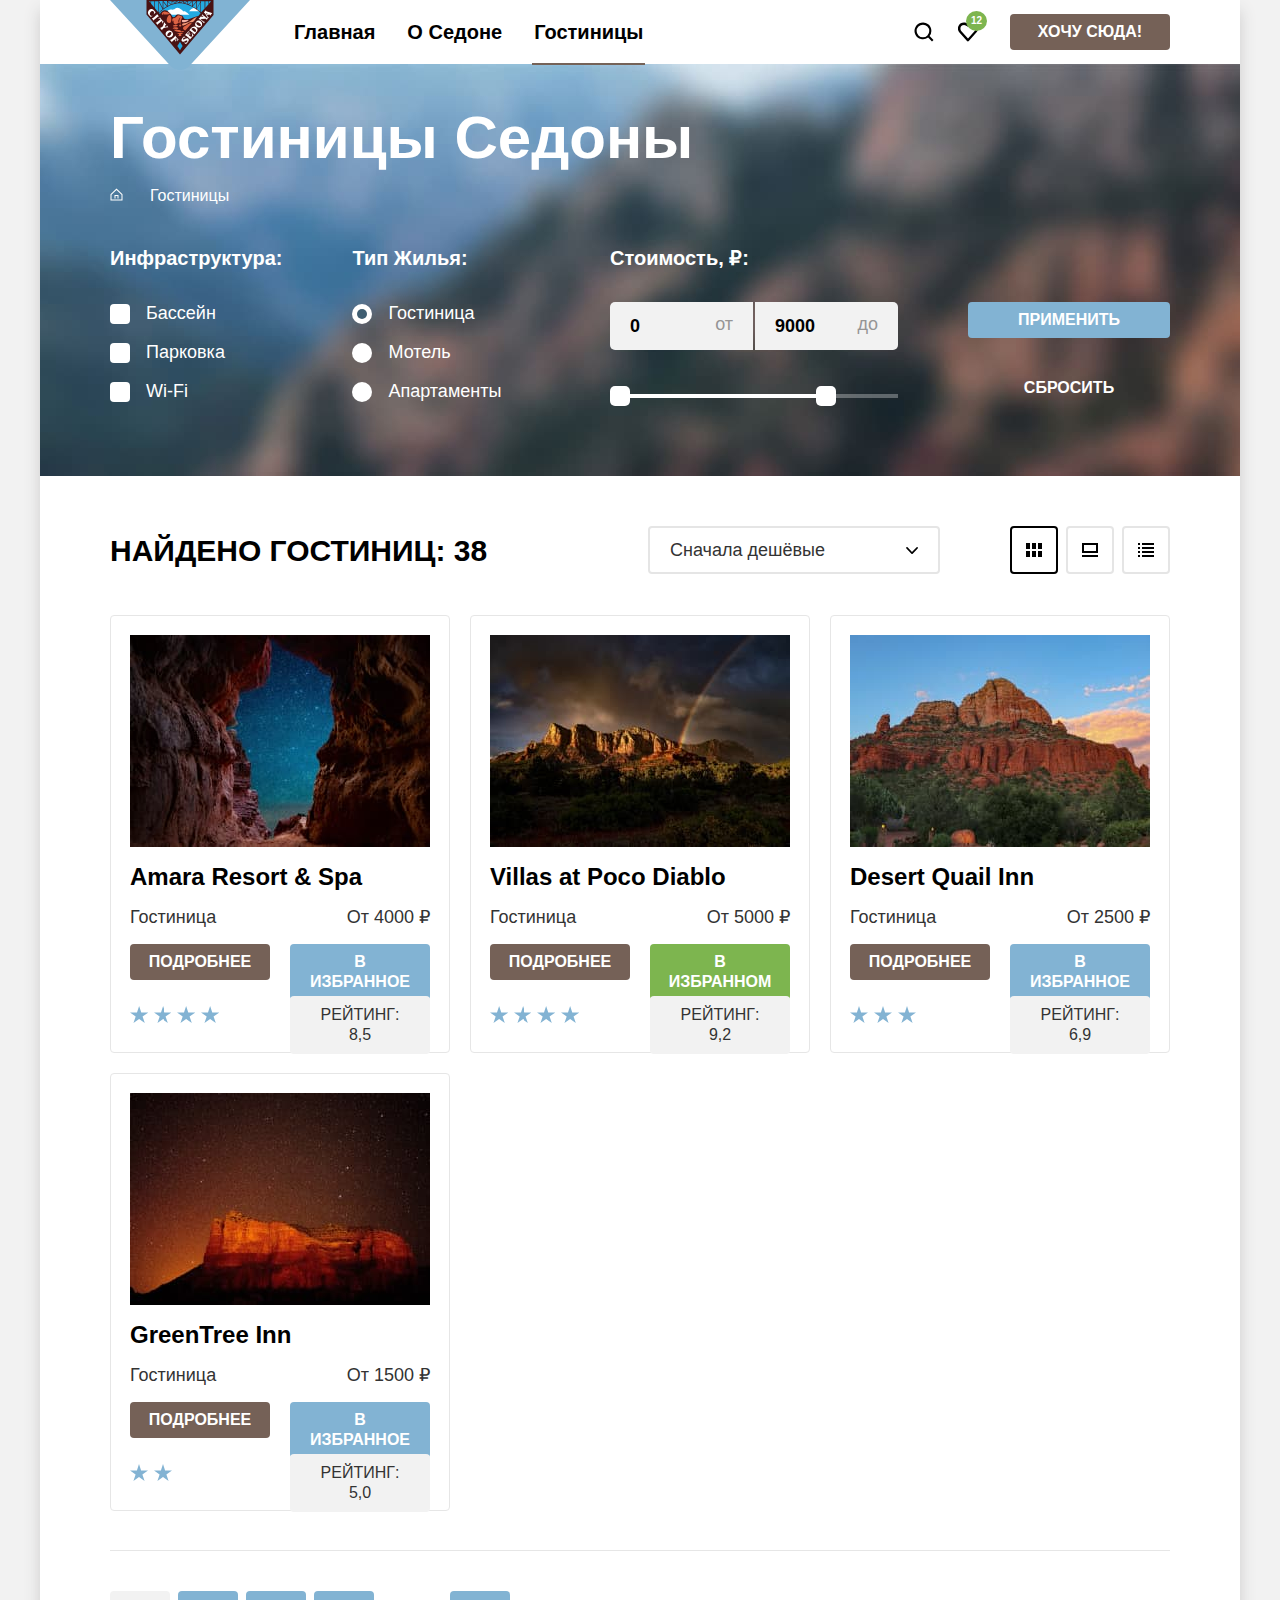
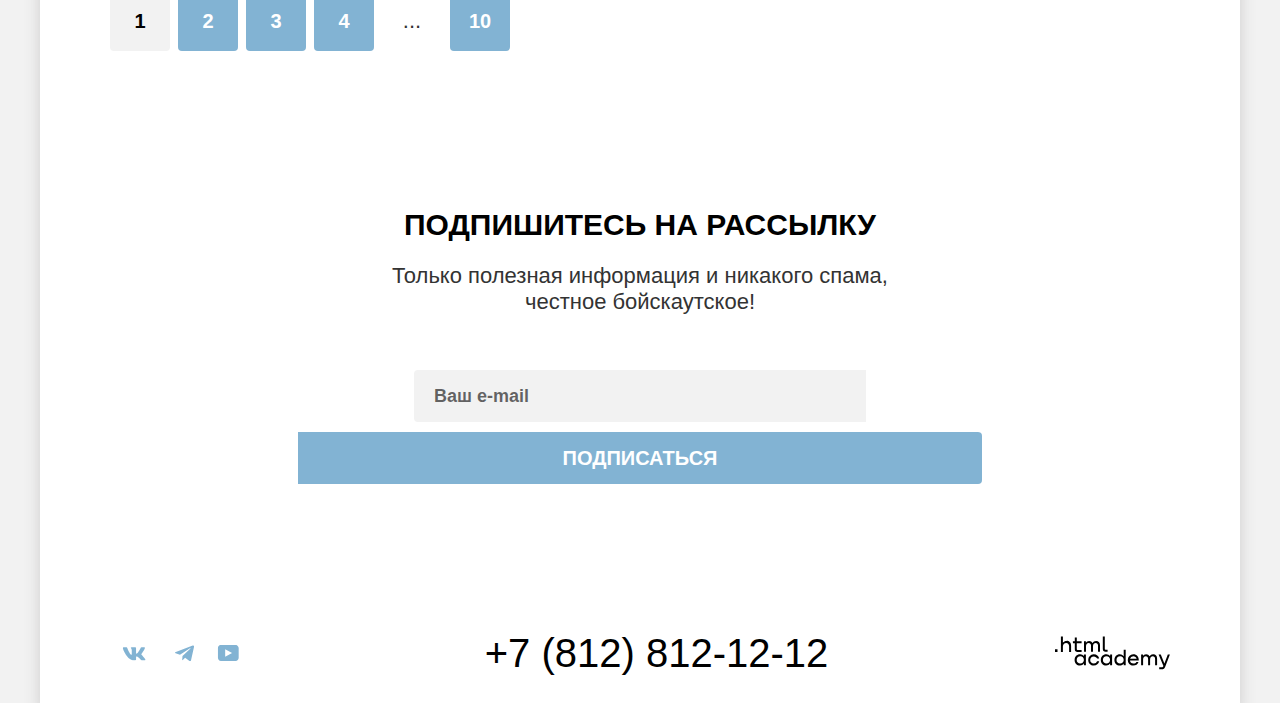
==== commit e49ec8d1: "ДЗ-10 доводка_4 #цвета" ====
--- a/catalog.html
+++ b/catalog.html
@@ -112,7 +112,7 @@
 
                 <li class="filter-item">
                   <label class="control">
-                    <input disabled class="control-input visually-hidden " type="checkbox" name="wi-fi">
+                    <input class="control-input visually-hidden " type="checkbox" name="wi-fi">
                     <span class="control-mark"></span>
                     <span class="control-label"> Wi-Fi</span>
                   </label>
@@ -142,7 +142,7 @@
 
                 <li class="filter-item">
                   <label class="control">
-                    <input disabled class="control-input visually-hidden" type="radio" name="housing"
+                    <input class="control-input visually-hidden" type="radio" name="housing"
                       value="apartments">
                     <span class="control-mark"></span>
                     <span class="control-label"> Апартаменты</span>
--- a/css/style.css
+++ b/css/style.css
@@ -4,7 +4,6 @@
 * Autoprefixer: v10.4.7
 * Browsers: last 1 version
 */
-
 
 /*===================== шрифты ===========================*/
 @font-face {
@@ -43,11 +42,11 @@
   line-height: 21px;
   color: #333333;
 
-  background-color: #F2F2F2;
+  background-color: #f2f2f2;
 }
 
 img {
-   object-fit: contain;
+  object-fit: contain;
 }
 
 /*===================== шрифты ===========================*/
@@ -125,7 +124,7 @@
   border: 0;
   padding: 0;
   white-space: nowrap;
-  /* -webkit-clip-path: inset(100%); */
+  -webkit-clip-path: inset(100%);
   clip-path: inset(100%);
   clip: rect(0 0 0 0);
   overflow: hidden;
@@ -157,15 +156,14 @@
   text-align: center;
 
   color: #ffffff;
-  background-color: #82B3D3;
+  background-color: #82b3d3;
   border-radius: 4px;
   border: none;
 }
 
-.button:not(:disabled):hover,
-.button:not(:disabled):focus {
+.button:not(:disabled):hover {
   cursor: pointer;
-  background-color: #68A2CA;
+  background-color: #68a2ca;
 }
 
 .button:not(:disabled):active {
@@ -173,28 +171,27 @@
 }
 
 .button:disabled {
-  background-color: #E5E5E5;
+  background-color: #e5e5e5;
 }
 
 .button-color {
   background-color: #756157;
 }
 
-.button-color:not(:disabled):hover,
-.button-color:not(:disabled):focus {
+.button-color:not(:disabled):hover {
   background-color: #615048;
 }
 
 .button-select {
-  background-color: #7DB54F;
-}
-
-.button-select:not(:disabled):hover,
-.button-select:not(:disabled):focus {
+  background-color: #7db54f;
+}
+
+.button-select:not(:disabled):hover, {
   background-color: #6C9E42;
 }
 
-.button-light {
+.button-light,
+.filter-btn-wrapp .button-light:focus {
   background-color: transparent;
 }
 
@@ -225,7 +222,7 @@
 }
 
 .button:disabled {
-  background-color: #E5E5E5;
+  background-color: #e5e5e5;
 }
 
 /*===================== heder ===========================*/
@@ -300,7 +297,7 @@
   display: block;
   padding: 20px 16px;
 
-   font-size: 20px;
+  font-size: 20px;
   line-height: 24px;
   font-weight: 700;
   color: #000000;
@@ -380,13 +377,12 @@
   background-color: rgb(117, 97, 87, 0.3);
 }
 
-  .nav-btn-wrapp {
-    display: flex;
-    flex-wrap: wrap;
-    gap: 10px;
-    max-width: 160px;
-
-  }
+.nav-btn-wrapp {
+  display: flex;
+  flex-wrap: wrap;
+  gap: 10px;
+  max-width: 160px;
+}
 
 .navigation .button {
   display: block;
@@ -409,7 +405,7 @@
 
   border-radius: 50%;
   color: #ffffff;
-  background-color: #7DB54F;
+  background-color: #7db54f;
 }
 
 /*===================== hero ===========================*/
@@ -419,27 +415,13 @@
   /* нужно для стики-футера*/
 }
 
-/* .hero {
-  padding: 51px 70px 82px;
-
-  text-align: center;
-
-  color: #ffffff;
-  background-color: #467AA9;
-  background-image: url(../img/background/decor-corner.svg),
-    url(../img/background/index-background.jpg);
-  background-size: 100% auto, cover;
-  background-repeat: no-repeat;
-  background-position: bottom, center;
-} */
-
 .hero {
   padding: 51px 70px 82px 70px;
   position: relative;
   text-align: center;
 
   color: #ffffff;
-  background-color: #467AA9;
+  background-color: #467aa9;
   background-image: url(../img/background/index-background.jpg);
   background-size: cover;
   background-repeat: no-repeat;
@@ -461,7 +443,6 @@
   background-size: 100%, auto;
   background-repeat: no-repeat;
   background-position: left bottom;
-
 }
 
 .hero-img {
@@ -629,7 +610,7 @@
 
 .subscribe-main {
   color: #ffffff;
-  background-color: #467AA9;
+  background-color: #467aa9;
   /* цвет для фона просто взят с фоновой картинки пипеткой*/
   background-image: url(../img/background/bg_subscribe.jpg);
   background-size: cover;
@@ -664,7 +645,7 @@
   font-weight: 700;
   border: none;
 
-  background-color: #F2F2F2;
+  background-color: #f2f2f2;
 }
 
 .field::placeholder {
@@ -672,7 +653,7 @@
 }
 
 .field:not(:disabled):hover {
-  background-color: #E6E6E6;
+  background-color: #e6e6e6;
 }
 
 .input-mail {
@@ -732,7 +713,7 @@
 
   width: 24px;
   height: 17px;
-  background-color: #82B3D3;
+  background-color: #82b3d3;
 
   -webkit-mask-size: contain;
   -webkit-mask-repeat: no-repeat;
@@ -762,7 +743,7 @@
 }
 
 .social-link:hover::before {
-  background-color: #68A2CA;
+  background-color: #68a2ca;
 }
 
 .social-link:active::before {
@@ -792,7 +773,7 @@
   padding: 35px 70px 70px;
 
   color: #ffffff;
-  background-color: #467AA9;
+  background-color: #467aa9;
   background-image: url(../img/background/bg_filter.jpg);
   background-size: 100% 100%;
   background-repeat: no-repeat;
@@ -821,16 +802,10 @@
   text-decoration: none;
 }
 
-/* .breadcrumbs-item:not(:first-child) {
-  padding-left: 28px;
-  position: relative;
-} */
-
 .breadcrumbs-item {
   display: flex;
   align-items: center;
 }
-
 
 .breadcrumbs-item:not(:first-child)::before {
   content: "";
@@ -1006,7 +981,7 @@
 }
 
 .range-toggle:disabled {
-  background-color: #E5E5E5;
+  background-color: #e5e5e5;
 }
 
 .range-toggle:not(:disabled):hover {
@@ -1014,7 +989,7 @@
 }
 
 .range-toggle:not(:disabled):active {
-  border:2px solid #82B3D3;
+  border: 2px solid #82b3d3;
 }
 
 .toggle-min {
@@ -1037,7 +1012,6 @@
   display: block;
   position: relative;
   padding-left: 36px;
-  outline: 1px solid salmon;
 }
 
 .control-mark {
@@ -1049,15 +1023,13 @@
   height: 20px;
   background-color: #ffffff;
   border-radius: 4px;
-  outline: 1px solid blue;
 }
 
 .control-label {
-width: 100%;
+  width: 100%;
 
   display: inline-block;
   line-height: 23px;
-  outline: 1px solid green;
 }
 
 .control-input[type="checkbox"]:checked + .control-mark::after {
@@ -1090,21 +1062,27 @@
   background-color: #3F5E72;
 }
 
-.control-input:disabled +.control-mark {
-  background-color: violet;
+.control-input:disabled + .control-mark {
+  background-color: #9b9a9a;
+}
+
+.control-input:disabled ~ .control-label {
+  color: #9b9a9a;
 }
 
 .control-input:not(:disabled):hover + .control-mark,
-.control:hover {
+.control-input:not(:disabled):hover ~ .control-label {
   cursor: pointer;
   opacity: 0.6;
+  /* background-color: greenyellow; */
 }
 
 .control-input:not(:disabled):focus + .control-mark {
   outline: auto;
 }
 
-.control-input:not(:disabled):active + .control-mark {
+.control-input:not(:disabled):active + .control-mark,
+.control-input:not(:disabled):active ~ .control-label {
   opacity: 0.3;
 }
 
@@ -1128,7 +1106,7 @@
   color: #333333;
 
   background-color: #ffffff;
-  border: 2px solid #E5E5E5;
+  border: 2px solid #e5e5e5;
   border-radius: 4px;
 
   background-image: url("../img/icons/arrow-bottom.svg");
@@ -1136,9 +1114,9 @@
   background-position: right 20px center;
 }
 
-.select-control:not(:disabled):hover{
+.select-control:not(:disabled):hover {
   cursor: pointer;
-  border: 2px solid #68A2CA;
+  border: 2px solid #68a2ca;
 }
 
 .select-control:disabled {
@@ -1166,7 +1144,7 @@
   justify-content: center;
   align-items: center;
   background-color: #ffffff;
-  border: 2px solid #E5E5E5;
+  border: 2px solid #e5e5e5;
   border-radius: 4px;
 
   background-size: 16px 14px;
@@ -1191,7 +1169,7 @@
 }
 
 .card-button:not(:disabled):active {
-  border: 2px solid #68A2CA;
+  border: 2px solid #68a2ca;
 }
 
 .card-selected {
@@ -1214,7 +1192,7 @@
   gap: 20px 20px;
 
   padding-bottom: 39px;
-  border-bottom: 1px solid #E6E6E6;
+  border-bottom: 1px solid #e6e6e6;
 }
 
 .hotel-item {
@@ -1226,9 +1204,12 @@
   /* grid-template-rows: auto 36px 36px 36px; */
   gap: 16px 20px;
 
+  grid-template-rows: auto 21px 36px 37px;
+  grid-auto-rows: 36px;
+
   align-items: start;
 
-  border: 1px solid #E6E6E6;
+  border: 1px solid #e6e6e6;
   border-radius: 4px;
 }
 
@@ -1246,7 +1227,6 @@
 .hotel-link:hover .hotel-title {
   color: #756157;
 }
-
 
 .hotel-link:active {
   opacity: 0.3;
@@ -1274,14 +1254,13 @@
   display: flex;
   justify-content: space-between;
   flex-wrap: wrap;
-  gap:16px 20px ;
+  gap: 16px 20px;
 }
 
 .hotel-img {
   display: block;
   margin-bottom: 16px;
 }
-
 
 .hotel-title {
   margin: 0;
@@ -1301,7 +1280,7 @@
   font-size: 16px;
   line-height: 20px;
   text-transform: uppercase;
-  background-color: #F2F2F2;
+  background-color: #f2f2f2;
 
   border-radius: 4px;
 }
@@ -1363,7 +1342,7 @@
 
 .pag-current {
   color: #000000;
-  background-color: #F2F2F2;
+  background-color: #f2f2f2;
 }
 
 .pag-current:hover {
@@ -1410,7 +1389,7 @@
   right: 52px;
   width: 52px;
   height: 52px;
-  background-color: #F2F2F2;
+  background-color: #f2f2f2;
   border-radius: 50%;
   border: none;
   background-image: url("../img/icons/close.svg");
@@ -1420,13 +1399,12 @@
 
 .modal-close-button:hover {
   cursor: pointer;
-  background-color: #E6E6E6;
+  background-color: #e6e6e6;
 }
 
 .modal-close-button:active {
   opacity: 0.3;
   background-color: #868686;
-
 }
 
 .modal-title {
@@ -1435,15 +1413,6 @@
 }
 
 /*===================== Модальное окно ФОРМА ===========================*/
-/* .search-form label,
-.search-form input,
-.search-form p,
-.tooltip-wrapp,
-.search-form,
-.modal-content  {
-  outline: 1px solid blue;
-} */
-
 .form-label {
   padding: 12px 0;
 
@@ -1465,10 +1434,10 @@
   -webkit-appearance: textfield;
   appearance: textfield;
 
-  background-image: url("../img/icons/calendar.svg");
+  /* background-image: url("../img/icons/calendar.svg");
   background-repeat: no-repeat;
   background-size: auto;
-  background-position: center right 20px;
+  background-position: center right 20px; */
 }
 
 .search-form {
@@ -1531,10 +1500,47 @@
   border-radius: 10px;
 }
 
+/*============== Модальное окно ФОРМА calendar====================*/
+.field-in,
+.field-out {
+  position: relative;
+}
+
+.form-calendar {
+  display: block;
+  width: 22px;
+  height: 22px;
+
+  position: absolute;
+  top: 12px;
+  right: 20px;
+
+  background-color: rgba(0, 0, 0, 0.3);
+
+  -webkit-mask-repeat: no-repeat;
+  -webkit-mask-size: 16px 16px;
+  -webkit-mask-position: center;
+  -webkit-mask-image: url(../img/icons/calendar.svg);
+
+  mask-repeat: no-repeat;
+  mask-size: 16px 16px;
+  mask-position: center;
+  mask-image: url(../img/icons/calendar.svg);
+}
+
+.form-calendar:hover {
+  background-color: rgba(0, 0, 0, 0.6);
+}
+
+.form-calendar:focus {
+  outline: auto;
+}
+
+.form-calendar:active {
+  background-color: rgba(0, 0, 0, 0.3);
+}
+
 /*============== Модальное окно ФОРМА tooltip====================*/
-.tooltip-wrapp {
-  display: block;
-}
 
 .tooltip {
   position: absolute;
@@ -1548,16 +1554,22 @@
   margin-left: 10px;
   margin-right: 10px;
 
-  margin-bottom: 6px;
+  margin-bottom: 4px;
 
   background-color: #83B3D3;
   border-radius: 50%;
   border: none;
+
+  background-image: url(../img/icons/tooltip-icon.svg);
+  background-repeat: no-repeat;
+  background-position: center;
+  background-size: auto;
+
 }
 
 .tooltip-toggle:hover {
   cursor: pointer;
-  background-color: #68A2CA;
+  background-color: #68a2ca;
 }
 
 .tooltip-toggle:active {
@@ -1566,27 +1578,28 @@
 
 .tooltip-text {
   display: none;
-
+  /* display: block; */
+
+  box-sizing: border-box;
+  width: 256px;
   margin-top: 10px;
-
+  padding: 19px 18px 23px 22px;
+
+  /*
+    max-height: 165px;
+  overflow-y: scroll; */
   position: absolute;
-  box-sizing: border-box;
 
   left: 50%;
   transform: translateX(-50%);
-
-  /* display: block; */
-  width: 256px;
-
-  padding: 22px 15px 18px 18px;
 
   font-size: 16px;
   line-height: 20px;
   font-weight: 400;
+  text-transform: none;
 
   color: #ffffff;
   background-color: #333333;
-
   border-radius: 10px;
 }
 
@@ -1602,17 +1615,19 @@
   margin-right: auto;
 
   display: block;
-  width: 19px;
-  height: 9px;
-
-  background-image: url("../img/icons/corner.svg");
-  background-repeat: no-repeat;
-  background-position: center;
-  background-size: auto;
-}
-
-.tooltip:hover .tooltip-text,
-.tooltip:active .tooltip-text {
+  width: 0;
+  height: 0;
+
+  border-left: 8.5px solid transparent;
+  border-right: 8.5px solid transparent;
+  border-bottom: 9px solid #333333;
+}
+
+.tooltip:hover .tooltip-text {
+  display: block;
+}
+
+.tooltip-toggle:focus ~ .tooltip-text {
   display: block;
 }
 
@@ -1635,10 +1650,9 @@
 .counter-wrapp {
   display: flex;
   margin: 0;
-  background-color: #F2F2F2;
+  background-color: #f2f2f2;
   border-radius: 4px;
 }
-
 
 .field-number {
   z-index: 1;
@@ -1653,7 +1667,7 @@
   text-align: center;
 
   border: none;
-  background-color: #F2F2F2;
+  background-color: #f2f2f2;
 }
 
 .field-number::-webkit-outer-spin-button,
@@ -1671,7 +1685,7 @@
   width: 40px;
   padding: 0;
 
-  background-color: #F2F2F2;
+  background-color: #f2f2f2;
   border: none;
 }
 
@@ -1709,6 +1723,11 @@
   background-color: #000000;
 }
 
+.btn-counter:not(:disabled):focus {
+  outline: auto;
+  outline-offset: -10px;
+}
+
 .btn-counter:not(:disabled):active::before {
   cursor: pointer;
   background-color: rgba(0, 0, 0, 0.2);
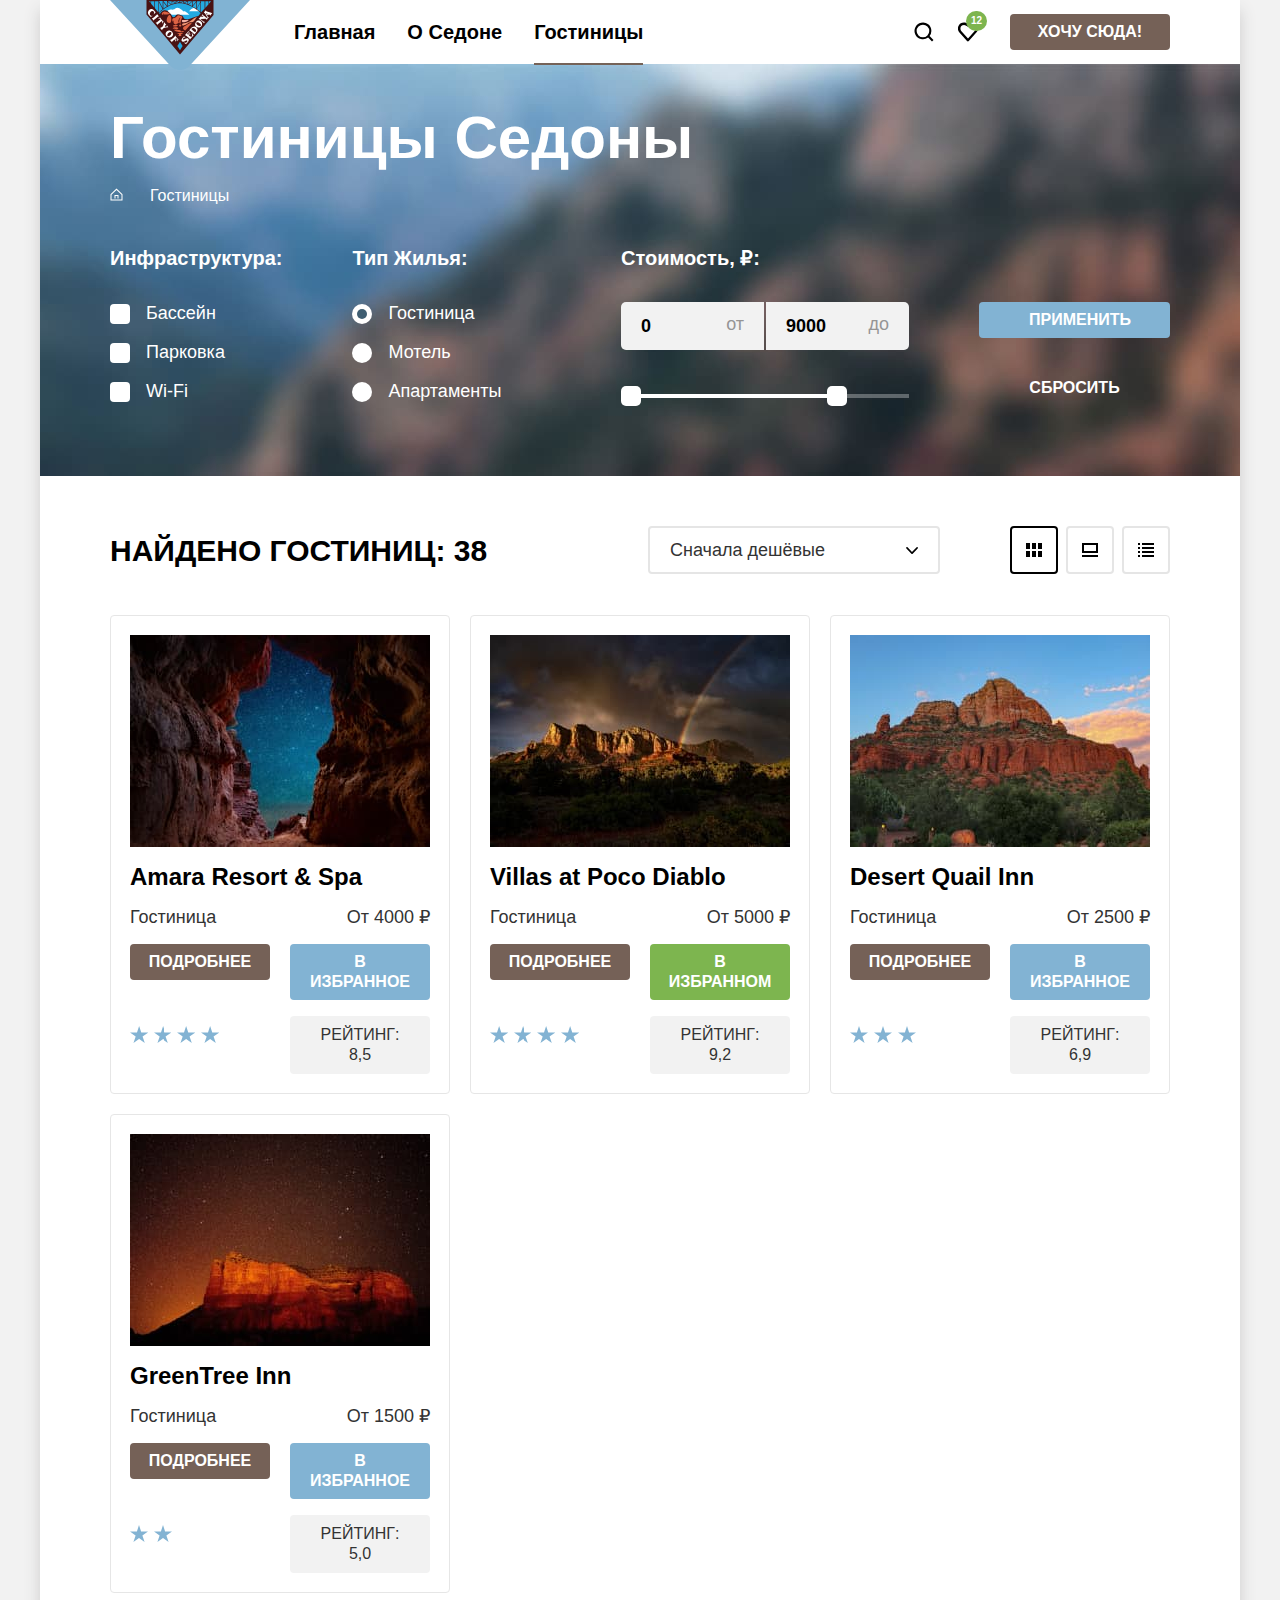
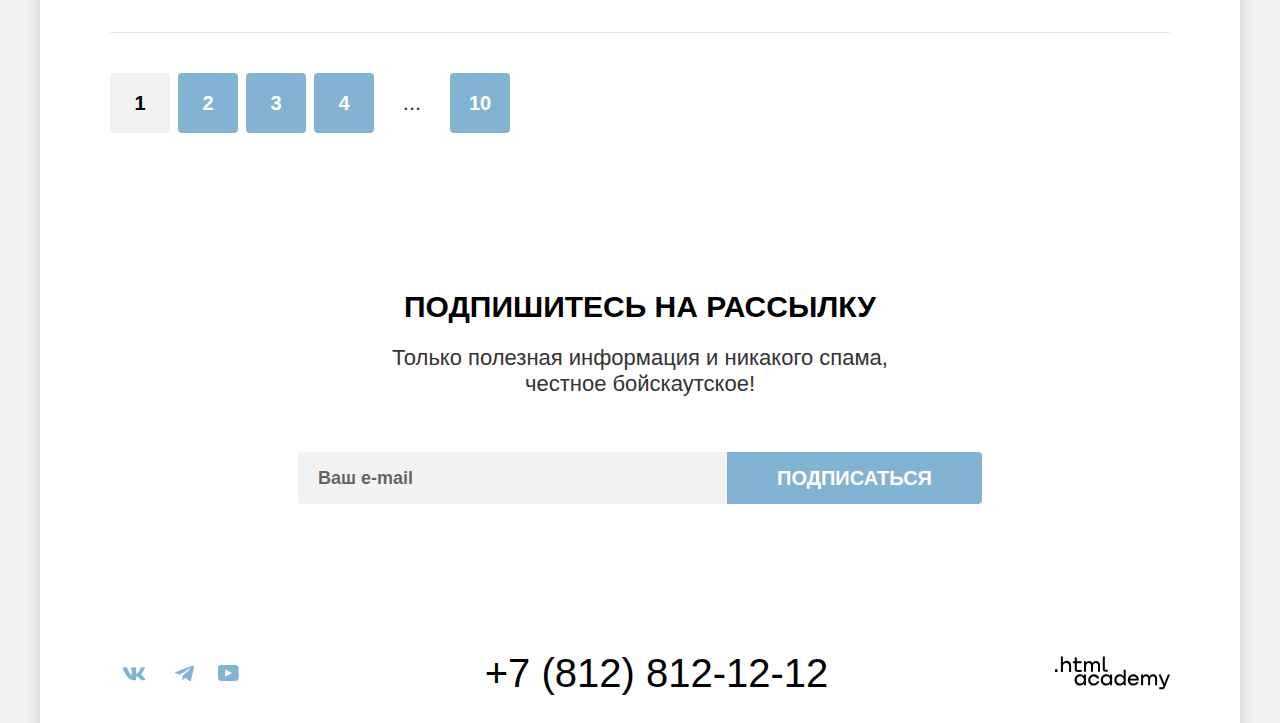
==== commit 6aa599d8: "Шлифовка: исправила замечания" ====
--- a/catalog.html
+++ b/catalog.html
@@ -49,7 +49,9 @@
                 </a>
               </li>
             </ul>
-            <a class="button button-color button-link" href="./modal.html"> Хочу сюда!</a>
+            <div class="nav-btn-wrapp">
+              <a class="button button-color button-link" href="./modal.html"> Хочу сюда!</a>
+            </div>
             <!-- открывает модальное окно -->
           </div>
 
@@ -58,7 +60,7 @@
 
 
       <main class="inner-main" data-test="main">
-        <section class="filters" data-test="filter">
+        <section class="filters">
           <header class="inner-header">
 
             <h1 class="main-title">Гостиницы Седоны</h1>
@@ -88,7 +90,7 @@
 
           <h2 class="visually-hidden">Фильтры</h2>
 
-          <form class="catalog-filter" action="https://echo.htmlacademy.ru/" method="get">
+          <form class="catalog-filter" action="https://echo.htmlacademy.ru/" method="get"  data-test="filter">
 
             <fieldset class="filter-group">
               <legend class="filter-title">Инфраструктура:</legend>
@@ -151,11 +153,10 @@
               </ul>
             </fieldset>
 
-            <div class="filter-wrapp">
-              <fieldset class="filter-group">
+
+              <fieldset class="filter-group filter-group-cost">
                 <legend class="filter-title">Стоимость, ₽:</legend>
 
-                <div class="range">
                   <div class="range-wrapp-field">
 
                     <label class="label-price " for="min-price">
@@ -174,7 +175,6 @@
 
                   </div>
 
-                  <div class="range-scale-wrapp">
                     <div class="range-scale">
                       <div class="range-bar">
                         <button class="range-toggle toggle-min" type="button">
@@ -185,16 +185,18 @@
                         </button>
                       </div>
                     </div>
-                  </div>
-                </div>
 
               </fieldset>
+
+
+
+
 
               <div class="filter-btn-wrapp">
                 <button class="button button-big" type="submit">Применить</button>
                 <button class="button button-light  button-big" type="reset">Сбросить</button>
               </div>
-            </div>
+
           </form>
         </section>
 
@@ -248,7 +250,7 @@
               <!-- какое-то действие по добавлению в избранное -->
 
               <div class="rating-wrap">
-                <div class="star star-4" role="img" aria-label="4 звезды">
+                <div class="star star-4 " role="img" aria-label="4 звезды">
                   <span class="visually-hidden">4 звезды</span>
                 </div>
                 <p class="rating-text btn-card">Рейтинг: <span class="card-rating-value">8,5</span></p>
@@ -347,7 +349,7 @@
         </section>
       </main>
 
-      <footer class="main-footer" data-test="footer">
+      <footer class="main-footer">
         <div class="subscribe" data-test="subscribe">
           <h2 class="title-lead">Подпишитесь на рассылку</h2>
           <p class="subtitle">
@@ -367,7 +369,7 @@
 
         </div>
 
-        <div class="footer-wrapp">
+        <div class="footer-wrapp" data-test="footer">
           <ul class="footer-social">
             <li class="social-item">
               <a class="social-link social-link-vk" href="https://vk.com/htmlacademy">
--- a/css/style.css
+++ b/css/style.css
@@ -46,6 +46,8 @@
 }
 
 img {
+  max-width: 100%;
+
   object-fit: contain;
 }
 
@@ -124,7 +126,7 @@
   border: 0;
   padding: 0;
   white-space: nowrap;
-  -webkit-clip-path: inset(100%);
+  /* -webkit-clip-path: inset(100%); */
   clip-path: inset(100%);
   clip: rect(0 0 0 0);
   overflow: hidden;
@@ -149,6 +151,7 @@
 .button {
   padding: 8px 34px;
 
+  min-height: 36px;
   font-size: 16px;
   line-height: 20px;
   font-weight: 700;
@@ -186,7 +189,7 @@
   background-color: #7db54f;
 }
 
-.button-select:not(:disabled):hover, {
+.button-select:not(:disabled):hover {
   background-color: #6C9E42;
 }
 
@@ -233,12 +236,16 @@
 }
 
 .main-logo {
-  position: relative;
   display: block;
   margin-right: 28px;
   margin-bottom: -6px;
-}
-
+  width: 140px;
+  flex-shrink: 0;
+}
+
+.main-logo-img {
+  display: block;
+}
 .main-logo:hover {
   opacity: 0.6;
 }
@@ -247,16 +254,13 @@
   opacity: 0.3;
 }
 
-.main-logo-img {
-  display: block;
-}
+
 
 .navigation {
   display: flex;
   justify-content: space-between;
   gap: 30px;
   width: 100%;
-  align-items: center;
 }
 
 .nav-list {
@@ -269,7 +273,7 @@
   gap: 10px 0;
 
   min-width: 340px;
-  max-width: 465px;
+  max-width: 600px;
 }
 
 .nav-user {
@@ -279,18 +283,17 @@
 
   display: flex;
   flex-wrap: wrap;
-  gap: 4px 0;
-  align-items: center;
-
-  min-width: 88px;
-  max-width: 190px;
+  align-items: start;
+flex-shrink: 0;
+justify-content: end;
+
+  max-width: 120px;
 }
 
 .nav-wrapp {
   display: flex;
-  align-items: center;
+  align-items: start;
   gap: 20px;
-  flex-wrap: wrap;
 }
 
 .nav-link {
@@ -328,8 +331,8 @@
 
   height: 2px;
 
-  right: 14px;
-  left: 14px;
+  right: 16px;
+  left: 16px;
   bottom: -1px;
 
   background-color: #756257;
@@ -337,8 +340,7 @@
 
 .user-icon {
   position: relative;
-  padding-left: 12px;
-  padding-right: 12px;
+  padding: 22px 12px ;
 }
 
 .user-icon::before {
@@ -378,9 +380,12 @@
 }
 
 .nav-btn-wrapp {
+  margin-top: 14px;
+  margin-bottom: 14px;
+
   display: flex;
   flex-wrap: wrap;
-  gap: 10px;
+  gap: 5px;
   max-width: 160px;
 }
 
@@ -395,15 +400,19 @@
 
 .favorit-page {
   position: absolute;
-  top: 9px;
+  top: 11px;
   right: 3px;
+
+  box-sizing: border-box;
+  min-width: 20px;
+  min-height: 20px;
 
   display: block;
   font-size: 10px;
   line-height: 10px;
   padding: 5px;
 
-  border-radius: 50%;
+  border-radius: 10px;
   color: #ffffff;
   background-color: #7db54f;
 }
@@ -488,6 +497,8 @@
 .qulaity-list-wide .qulaity-item {
   color: #ffffff;
   background-color: #83B3D3;
+  width: 400px;
+  flex-grow: 0;
 
 }
 
@@ -628,9 +639,7 @@
 .subscribe-form {
   position: relative;
   display: flex;
-  flex-wrap: wrap;
   justify-content: center;
-  gap: 10px 0;
 
   max-width: 684px;
   margin: 0 auto;
@@ -657,14 +666,17 @@
 }
 
 .input-mail {
-  min-width: 452px;
+    /* min-width: 452px; */
   display: inline;
+
+  flex-grow: 1;
+
   border-radius: 4px 0 0 4px;
-}
+  }
 
 .subscribe-form .button {
-  flex-grow: 1;
-  font-size: 20px;
+  min-width: 80px;
+    font-size: 20px;
   line-height: 36px;
   border-radius: 0 4px 4px 0;
 }
@@ -770,12 +782,12 @@
 
 /*===================== CATALOG ===========================*/
 .filters {
-  padding: 35px 70px 70px;
+  padding: 35px 70px 55px 70px ;
 
   color: #ffffff;
   background-color: #467aa9;
   background-image: url(../img/background/bg_filter.jpg);
-  background-size: 100% 100%;
+  background-size: cover;
   background-repeat: no-repeat;
 }
 
@@ -854,6 +866,8 @@
   padding: 0;
   list-style: none;
 
+  margin-bottom: 15px;
+
   display: flex;
   flex-direction: column;
   gap: 16px;
@@ -864,14 +878,18 @@
   gap: 70px;
   flex-wrap: wrap;
 
+}
+
+.filter-group-cost {
   margin-left: auto;
 }
 
 .filter-btn-wrapp {
+  max-width: 191px;
+  padding-top: 56px;
   display: flex;
   flex-direction: column;
   gap: 32px;
-  justify-content: end;
 }
 
 .wrap-sort {
@@ -919,7 +937,7 @@
 
 .min-max-price {
   width: 143px;
-  padding-right: 35px;
+  padding-right: 45px;
   padding-top: 12px;
   padding-bottom: 12px;
 
@@ -941,6 +959,7 @@
 
   width: 100%;
   height: 20px;
+margin-bottom: 15px;
 }
 
 .range-scale::before {
@@ -1000,10 +1019,6 @@
 .toggle-max {
   top: -8px;
   right: 0;
-}
-
-.button-big:first-child {
-  margin-top: auto;
 }
 
 /* +++++++++++++ КАТАЛОГ  checkbox & radio +++++++++++*/
@@ -1099,7 +1114,7 @@
   box-sizing: border-box;
   min-width: 292px;
   max-height: 48px;
-  padding: 8px 38px 8px 20px;
+  padding: 8px 45px 8px 20px;
 
   font-size: 18px;
   line-height: 21px;
@@ -1201,11 +1216,9 @@
 
   display: grid;
   grid-template-columns: 1fr 1fr;
-  /* grid-template-rows: auto 36px 36px 36px; */
   gap: 16px 20px;
 
-  grid-template-rows: auto 21px 36px 37px;
-  grid-auto-rows: 36px;
+  grid-template-rows:1fr auto;
 
   align-items: start;
 
@@ -1310,6 +1323,14 @@
 
 .star-2::before {
   width: 42px;
+}
+
+.star-1::before {
+  width: 24px;
+}
+
+.star-5::before {
+  width: 106px;
 }
 
 .pagination {
@@ -1426,7 +1447,7 @@
 .search-form-field {
   display: block;
   width: 100%;
-  padding-right: 38px;
+  padding-right: 52px;
   padding-top: 12px;
   padding-bottom: 12px;
 
@@ -1443,7 +1464,7 @@
 .search-form {
   display: grid;
   width: 100%;
-  grid-template-columns: 119px 110px 60px auto 110px;
+  grid-template-columns: 119px 110px  auto 119px 110px;
 
   grid-template-areas: "label-in field-in field-in field-in field-in"
     "label-out field-out  field-out field-out field-out"
@@ -1490,9 +1511,9 @@
 .search-form-button {
   grid-area: search-btn;
 
+  min-height: 60px;
   padding-top: 18px;
   padding-bottom: 18px;
-
   margin-top: 25px;
 
   font-size: 20px;
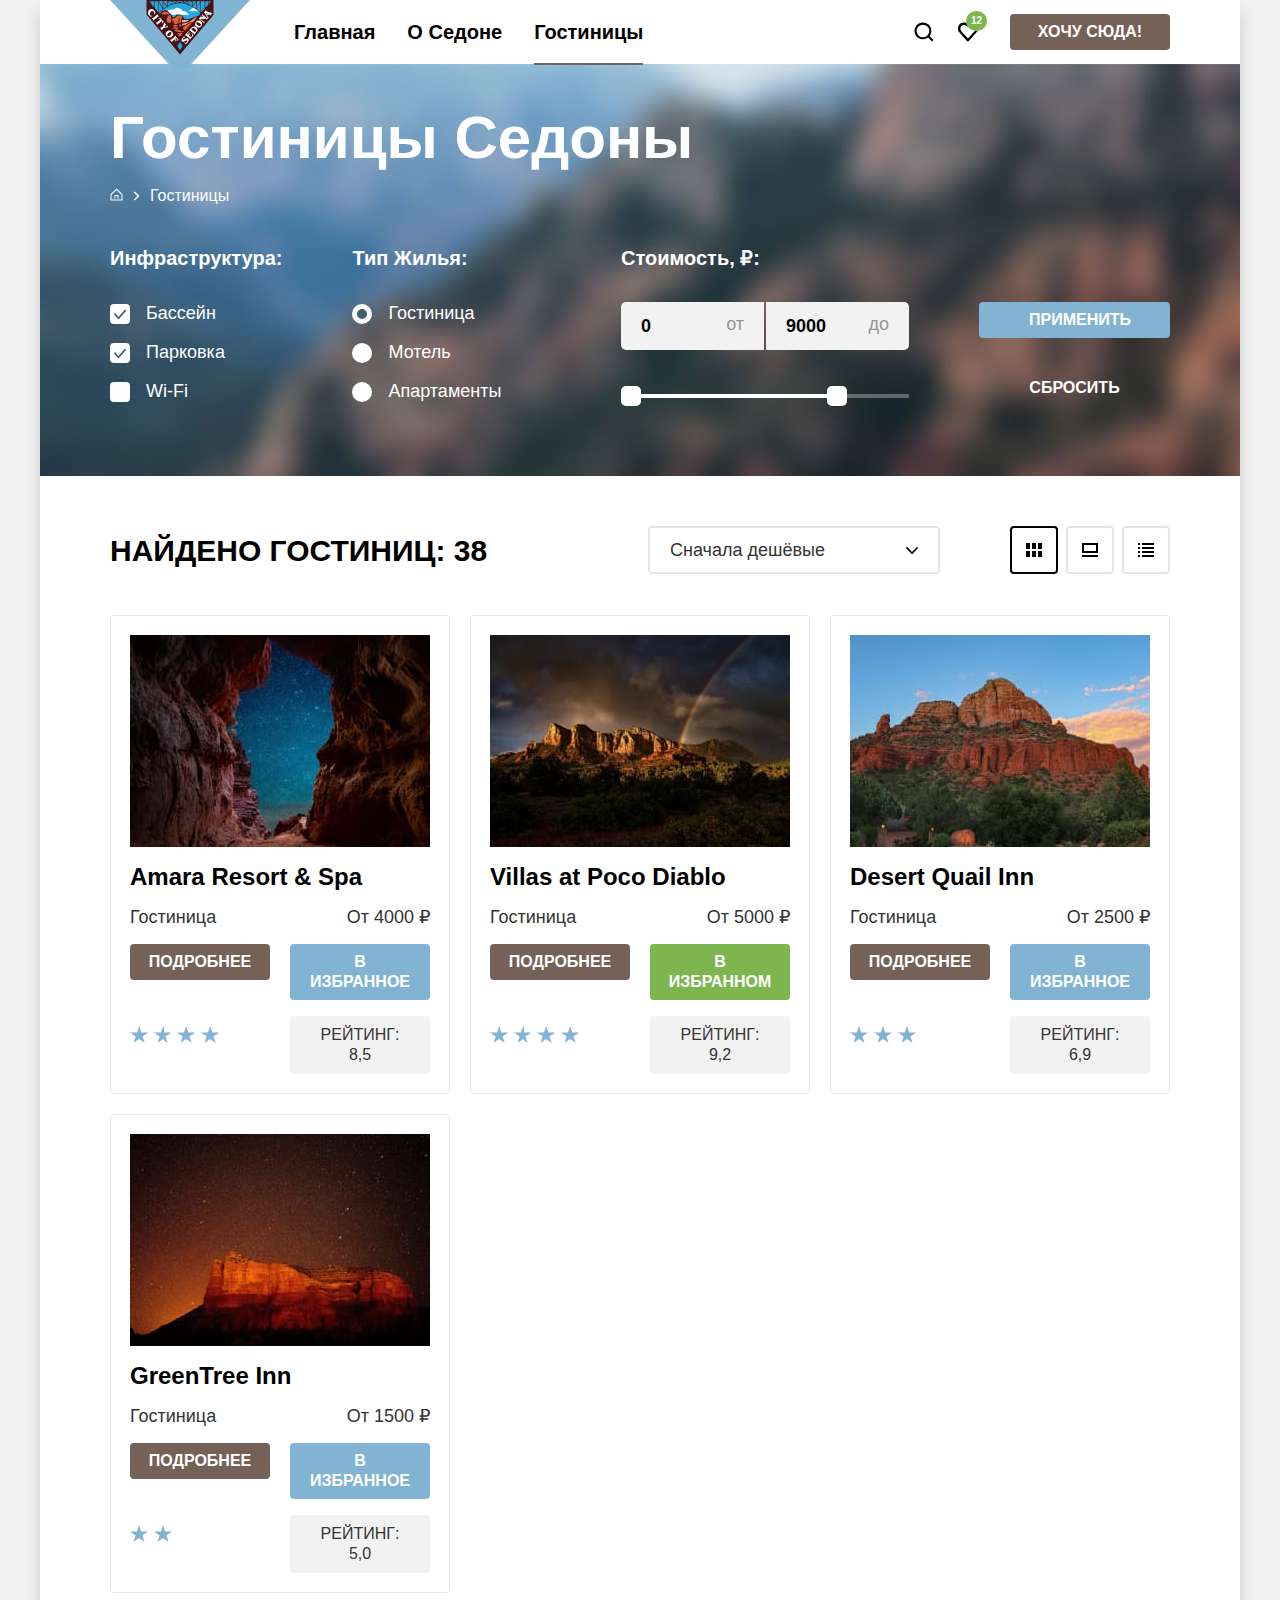
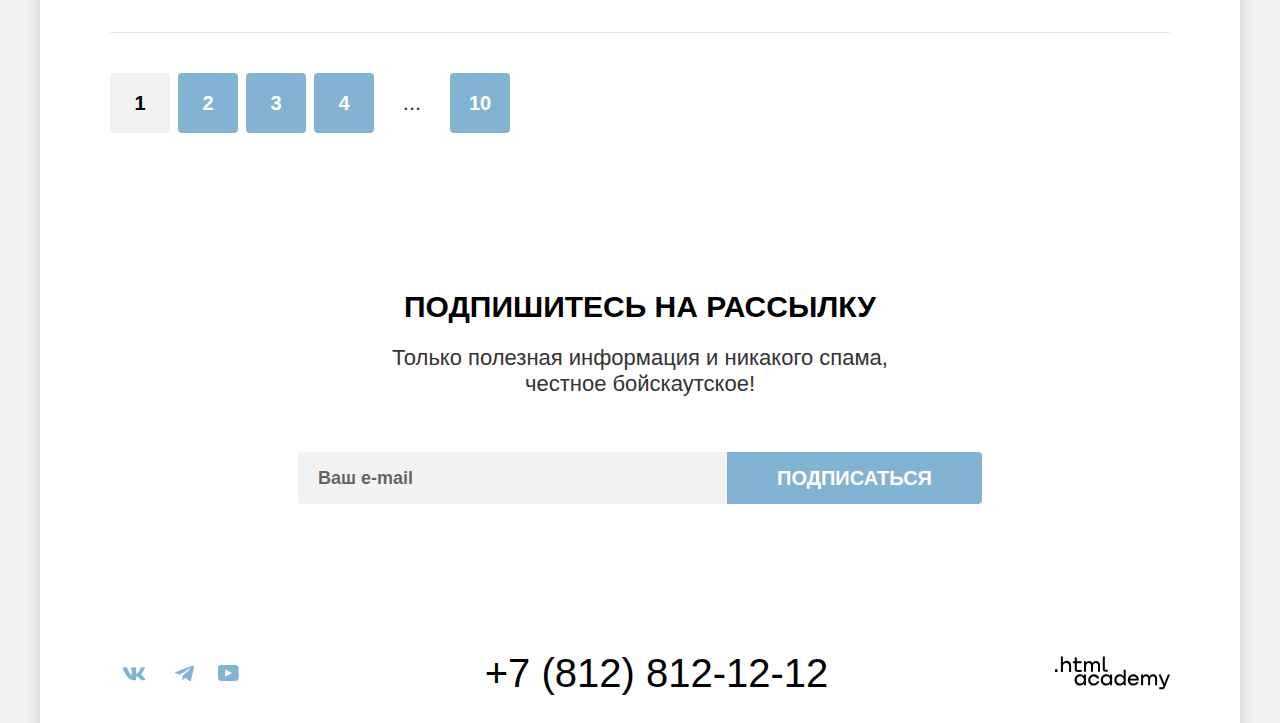
==== commit 36925572: "MО не выравнивается" ====
--- a/catalog.html
+++ b/catalog.html
@@ -8,9 +8,6 @@
 
     <link rel="stylesheet" href="./css/style.css">
     <link rel="shortcut icon" href="./favicon.ico">
-
-    <!-- <link rel="stylesheet" href="./css/outline.css"> -->
-
   </head>
 
   <body>
@@ -50,14 +47,13 @@
               </li>
             </ul>
             <div class="nav-btn-wrapp">
-              <a class="button button-color button-link" href="./modal.html"> Хочу сюда!</a>
+              <button class="button button-color button-link" type="button"> Хочу сюда!</button>
+              <!-- открывает модальное окно -->
             </div>
-            <!-- открывает модальное окно -->
           </div>
 
         </nav>
       </header>
-
 
       <main class="inner-main" data-test="main">
         <section class="filters">
@@ -90,7 +86,7 @@
 
           <h2 class="visually-hidden">Фильтры</h2>
 
-          <form class="catalog-filter" action="https://echo.htmlacademy.ru/" method="get"  data-test="filter">
+          <form class="catalog-filter" action="https://echo.htmlacademy.ru/" method="get" data-test="filter">
 
             <fieldset class="filter-group">
               <legend class="filter-title">Инфраструктура:</legend>
@@ -144,8 +140,7 @@
 
                 <li class="filter-item">
                   <label class="control">
-                    <input class="control-input visually-hidden" type="radio" name="housing"
-                      value="apartments">
+                    <input class="control-input visually-hidden" type="radio" name="housing" value="apartments">
                     <span class="control-mark"></span>
                     <span class="control-label"> Апартаменты</span>
                   </label>
@@ -153,49 +148,44 @@
               </ul>
             </fieldset>
 
-
-              <fieldset class="filter-group filter-group-cost">
-                <legend class="filter-title">Стоимость, ₽:</legend>
-
-                  <div class="range-wrapp-field">
-
-                    <label class="label-price " for="min-price">
-                      <span class="label-price-text">от</span>
-
-                      <input class="field min-max-price min-price" type="number" id="min-price" name="min-price"
-                        value="0" min="0" placeholder="min">
-                    </label>
-
-                    <label class="label-price" for="max-price">
-                      <span class="label-price-text">до</span>
-
-                      <input class="field min-max-price max-price" type="number" id="max-price" name="max-price"
-                        value="9000" min="0" placeholder="max">
-                    </label>
-
-                  </div>
-
-                    <div class="range-scale">
-                      <div class="range-bar">
-                        <button class="range-toggle toggle-min" type="button">
-                          <span class="visually-hidden">Изменить минимальную цену</span>
-                        </button>
-                        <button class="range-toggle toggle-max" type="button">
-                          <span class="visually-hidden">Изменить максимальную цену</span>
-                        </button>
-                      </div>
-                    </div>
-
-              </fieldset>
-
-
-
-
-
-              <div class="filter-btn-wrapp">
-                <button class="button button-big" type="submit">Применить</button>
-                <button class="button button-light  button-big" type="reset">Сбросить</button>
-              </div>
+            <fieldset class="filter-group filter-group-cost">
+              <legend class="filter-title">Стоимость, ₽:</legend>
+
+              <div class="range-wrapp-field">
+
+                <label class="label-price " for="min-price">
+                  <span class="label-price-text">от</span>
+
+                  <input class="field min-max-price min-price" type="number" id="min-price" name="min-price" value="0"
+                    min="0" placeholder="min">
+                </label>
+
+                <label class="label-price" for="max-price">
+                  <span class="label-price-text">до</span>
+
+                  <input class="field min-max-price max-price" type="number" id="max-price" name="max-price"
+                    value="9000" min="0" placeholder="max">
+                </label>
+
+              </div>
+
+              <div class="range-scale">
+                <div class="range-bar">
+                  <button class="range-toggle toggle-min" type="button">
+                    <span class="visually-hidden">Изменить минимальную цену</span>
+                  </button>
+                  <button class="range-toggle toggle-max" type="button">
+                    <span class="visually-hidden">Изменить максимальную цену</span>
+                  </button>
+                </div>
+              </div>
+
+            </fieldset>
+
+            <div class="filter-btn-wrapp">
+              <button class="button button-big" type="submit">Применить</button>
+              <button class="button button-light  button-big" type="reset">Сбросить</button>
+            </div>
 
           </form>
         </section>
@@ -308,7 +298,7 @@
               </a>
 
               <p class="hotel-type">Гостиница
-                <span class="hotel-price">От <span class="card-price-value">1500</span>  ₽</span>
+                <span class="hotel-price">От <span class="card-price-value">1500</span> ₽</span>
               </p>
 
               <a class="button button-color button-link btn-card" href="">подробнее</a>
@@ -364,7 +354,7 @@
             <input class="field input-mail" placeholder="Ваш e-mail" type="email" name="subscribe-email"
               id="subscribe-email" required>
 
-            <button class="button button-big" type="submit">Подписаться</button>
+            <button class="button button-big button-big-text" type="submit">Подписаться</button>
           </form>
 
         </div>
@@ -404,8 +394,6 @@
         </div>
       </footer>
     </div>
-    <!-- <script src="./js/test.js"></script> -->
-
   </body>
 
 </html>
--- a/css/style.css
+++ b/css/style.css
@@ -126,7 +126,7 @@
   border: 0;
   padding: 0;
   white-space: nowrap;
-  /* -webkit-clip-path: inset(100%); */
+  -webkit-clip-path: inset(100%);
   clip-path: inset(100%);
   clip: rect(0 0 0 0);
   overflow: hidden;
@@ -246,6 +246,7 @@
 .main-logo-img {
   display: block;
 }
+
 .main-logo:hover {
   opacity: 0.6;
 }
@@ -253,8 +254,6 @@
 .main-logo:active {
   opacity: 0.3;
 }
-
-
 
 .navigation {
   display: flex;
@@ -284,8 +283,8 @@
   display: flex;
   flex-wrap: wrap;
   align-items: start;
-flex-shrink: 0;
-justify-content: end;
+  flex-shrink: 0;
+  justify-content: end;
 
   max-width: 120px;
 }
@@ -340,7 +339,7 @@
 
 .user-icon {
   position: relative;
-  padding: 22px 12px ;
+  padding: 22px 12px;
 }
 
 .user-icon::before {
@@ -425,6 +424,7 @@
 }
 
 .hero {
+  box-sizing: border-box;
   padding: 51px 70px 82px 70px;
   position: relative;
   text-align: center;
@@ -435,6 +435,8 @@
   background-size: cover;
   background-repeat: no-repeat;
   background-position: center;
+
+  min-height: 485px;
 }
 
 .hero::after {
@@ -488,34 +490,27 @@
   width: 1200px;
   display: flex;
   align-items: center;
-  flex-wrap: wrap;
-
-
+  justify-content: space-between;
   background-color: #83B3D3;
 }
 
 .qulaity-list-wide .qulaity-item {
   color: #ffffff;
   background-color: #83B3D3;
-  width: 400px;
   flex-grow: 0;
-
 }
 
 .qulaity-item {
-
   box-sizing: border-box;
   padding: 81px 80px;
+  width: 400px;
+  min-height: 385px;
 
   display: flex;
   flex-direction: column;
   flex-grow: 1;
-
   justify-content: center;
   align-items: center;
-
-  width: 400px;
-  min-height: 385px;
 
   background-color: rgba(130, 179, 212, 12%);
 }
@@ -560,7 +555,7 @@
 }
 
 .servise-wrapp {
-  padding: 64px 340px;
+  padding: 64px 300px;
 }
 
 .service li.qulaity-item:nth-of-type(even) {
@@ -652,8 +647,8 @@
   font-size: 18px;
   line-height: 24px;
   font-weight: 700;
+
   border: none;
-
   background-color: #f2f2f2;
 }
 
@@ -665,19 +660,18 @@
   background-color: #e6e6e6;
 }
 
+.field:disabled {
+  opacity: 0.3;
+}
+
+
 .input-mail {
-    /* min-width: 452px; */
   display: inline;
-
   flex-grow: 1;
-
   border-radius: 4px 0 0 4px;
-  }
+}
 
 .subscribe-form .button {
-  min-width: 80px;
-    font-size: 20px;
-  line-height: 36px;
   border-radius: 0 4px 4px 0;
 }
 
@@ -782,7 +776,7 @@
 
 /*===================== CATALOG ===========================*/
 .filters {
-  padding: 35px 70px 55px 70px ;
+  padding: 35px 70px 55px 70px;
 
   color: #ffffff;
   background-color: #467aa9;
@@ -959,7 +953,7 @@
 
   width: 100%;
   height: 20px;
-margin-bottom: 15px;
+  margin-bottom: 15px;
 }
 
 .range-scale::before {
@@ -1063,7 +1057,6 @@
   border-radius: 50%;
 }
 
-
 .control-input[type="radio"]:checked + .control-mark::after {
   position: absolute;
   content: "";
@@ -1089,7 +1082,6 @@
 .control-input:not(:disabled):hover ~ .control-label {
   cursor: pointer;
   opacity: 0.6;
-  /* background-color: greenyellow; */
 }
 
 .control-input:not(:disabled):focus + .control-mark {
@@ -1218,7 +1210,7 @@
   grid-template-columns: 1fr 1fr;
   gap: 16px 20px;
 
-  grid-template-rows:1fr auto;
+  grid-template-rows: 1fr auto;
 
   align-items: start;
 
@@ -1230,7 +1222,7 @@
   text-decoration: none;
   display: block;
 
-  grid-column: 1/ -1;
+  grid-column: 1/-1;
 }
 
 .hotel-link:hover {
@@ -1260,7 +1252,7 @@
 
 .hotel-type,
 .rating-wrap {
-  grid-column: 1/ -1;
+  grid-column: 1/-1;
 
   width: 100%;
 
@@ -1433,38 +1425,42 @@
   max-width: 540px;
 }
 
-/*===================== Модальное окно ФОРМА ===========================*/
+/*===================== Модальное окно ФОРМА ==================*/
 .form-label {
-  padding: 12px 0;
+  min-height: 48px;
+  display: flex;
+  align-items: center;
 
   color: #000000;
   font-size: 20px;
   line-height: 24px;
   font-weight: 700;
   text-transform: capitalize;
+
+  background-color: blue;
 }
 
 .search-form-field {
   display: block;
-  width: 100%;
-  padding-right: 52px;
+  width: auto;
   padding-top: 12px;
   padding-bottom: 12px;
-
-  border-radius: 4px;
+  padding-left: 22px;
+  flex-grow: 1;
+
+  border-radius: 4px 0 0 4px;
   -webkit-appearance: textfield;
   appearance: textfield;
-
-  /* background-image: url("../img/icons/calendar.svg");
-  background-repeat: no-repeat;
-  background-size: auto;
-  background-position: center right 20px; */
 }
 
 .search-form {
   display: grid;
   width: 100%;
-  grid-template-columns: 119px 110px  auto 119px 110px;
+
+  align-items: baseline;
+
+  grid-template-columns: 119px 110px auto 119px 110px;
+  grid-template-rows: minmax(73px, max-content) minmax(73px, max-content) minmax(73px, max-content);
 
   grid-template-areas: "label-in field-in field-in field-in field-in"
     "label-out field-out  field-out field-out field-out"
@@ -1502,6 +1498,7 @@
 
 .label-children {
   grid-area: label-children;
+  padding-left: 3px;
 }
 
 .counter-wrapp-children {
@@ -1514,58 +1511,53 @@
   min-height: 60px;
   padding-top: 18px;
   padding-bottom: 18px;
-  margin-top: 25px;
 
   font-size: 20px;
   line-height: 24px;
   border-radius: 10px;
 }
 
-/*============== Модальное окно ФОРМА calendar====================*/
-.field-in,
-.field-out {
-  position: relative;
+/*============== Модальное окно ФОРМА calendar===============*/
+
+.form-calendar-wrapp {
+  display: flex;
+  justify-content: space-between;
+  background-color: #f2f2f2;
+  border-radius: 4px;
 }
 
 .form-calendar {
   display: block;
-  width: 22px;
-  height: 22px;
-
-  position: absolute;
-  top: 12px;
-  right: 20px;
-
-  background-color: rgba(0, 0, 0, 0.3);
-
-  -webkit-mask-repeat: no-repeat;
-  -webkit-mask-size: 16px 16px;
-  -webkit-mask-position: center;
-  -webkit-mask-image: url(../img/icons/calendar.svg);
-
-  mask-repeat: no-repeat;
-  mask-size: 16px 16px;
-  mask-position: center;
-  mask-image: url(../img/icons/calendar.svg);
-}
-
-.form-calendar:hover {
-  background-color: rgba(0, 0, 0, 0.6);
-}
-
-.form-calendar:focus {
-  outline: auto;
-}
-
-.form-calendar:active {
-  background-color: rgba(0, 0, 0, 0.3);
+  box-sizing: border-box;
+  padding: 14px 20px;
+  width: 60px;
+  margin-left: 1px;
+  opacity: 0.3;
+  background-image: url("../img/icons/calendar.svg");
+  background-repeat: no-repeat;
+  background-position: center;
+  background-size: auto;
+
+  border: none;
+  background-color: #f2f2f2;
+}
+
+.form-calendar:not(:disabled):focus {
+  opacity: 1;
+}
+
+.form-calendar:not(:disabled):hover {
+  background-color: #e6e6e6;
+  opacity: 1;
+}
+
+.form-calendar:not(:disabled):active {
+  opacity: 0.6;
+  background-color: #f2f2f2;
+
 }
 
 /*============== Модальное окно ФОРМА tooltip====================*/
-
-.tooltip {
-  position: absolute;
-}
 
 .tooltip-toggle {
   display: block;
@@ -1574,8 +1566,6 @@
 
   margin-left: 10px;
   margin-right: 10px;
-
-  margin-bottom: 4px;
 
   background-color: #83B3D3;
   border-radius: 50%;
@@ -1599,27 +1589,21 @@
 
 .tooltip-text {
   display: none;
-  /* display: block; */
+  position: absolute;
+  left: 50%;
+  transform: translateX(-50%);
 
   box-sizing: border-box;
   width: 256px;
   margin-top: 10px;
   padding: 19px 18px 23px 22px;
 
-  /*
-    max-height: 165px;
-  overflow-y: scroll; */
-  position: absolute;
-
-  left: 50%;
-  transform: translateX(-50%);
-
   font-size: 16px;
   line-height: 20px;
   font-weight: 400;
   text-transform: none;
-
   color: #ffffff;
+
   background-color: #333333;
   border-radius: 10px;
 }
@@ -1657,7 +1641,7 @@
 .field-sign {
   display: block;
   margin-top: 4px;
-  padding: 0 20px;
+  padding: 0 22px;
 
   font-size: 16px;
 }
@@ -1677,13 +1661,13 @@
 
 .field-number {
   z-index: 1;
-  padding: 0;
+  padding: 12px 0;
   width: 31px;
 
   appearance: textfield;
 
   font-size: 18px;
-  line-height: 20px;
+  line-height: 24px;
   font-weight: 700;
   text-align: center;
 
@@ -1704,10 +1688,15 @@
   display: block;
 
   width: 40px;
-  padding: 0;
-
-  background-color: #f2f2f2;
+  /* min-height: 48px; */
+  /* padding: 0; */
+
+  padding: 14px 10px;
+  /* background-color: #f2f2f2; */
   border: none;
+
+  background-color: violet;
+
 }
 
 .btn-counter::before {
@@ -1718,38 +1707,37 @@
 
   margin: 0 auto;
 
-  background-color: rgba(117, 97, 87, 0.3);
-
-  -webkit-mask-size: contain;
-  -webkit-mask-repeat: no-repeat;
-  -webkit-mask-position: center;
-
-  mask-size: contain;
-  mask-repeat: no-repeat;
-  mask-position: center;
-
-  /* background-color: violet; */
+  opacity: 0.3;
+  background-position: center;
+  background-size: contain;
+  background-repeat: no-repeat;
+
+  background-color: red;
+
 }
 
 .btn-minus::before {
-  mask-image: url(../img/icons/button-minus.svg);
+  background-image: url("../img/icons/button-minus.svg");
 }
 
 .btn-plus::before {
-  mask-image: url(../img/icons/button-plus.svg);
+  background-image: url("../img/icons/button-plus.svg");
 }
 
 .btn-counter:not(:disabled):hover::before {
   cursor: pointer;
-  background-color: #000000;
+  opacity: 1;
 }
 
 .btn-counter:not(:disabled):focus {
+  outline: none;
+}
+
+.btn-counter:not(:disabled):focus::before {
   outline: auto;
-  outline-offset: -10px;
+  opacity: 1;
 }
 
 .btn-counter:not(:disabled):active::before {
-  cursor: pointer;
-  background-color: rgba(0, 0, 0, 0.2);
-}
+  opacity: 0.6;
+}
